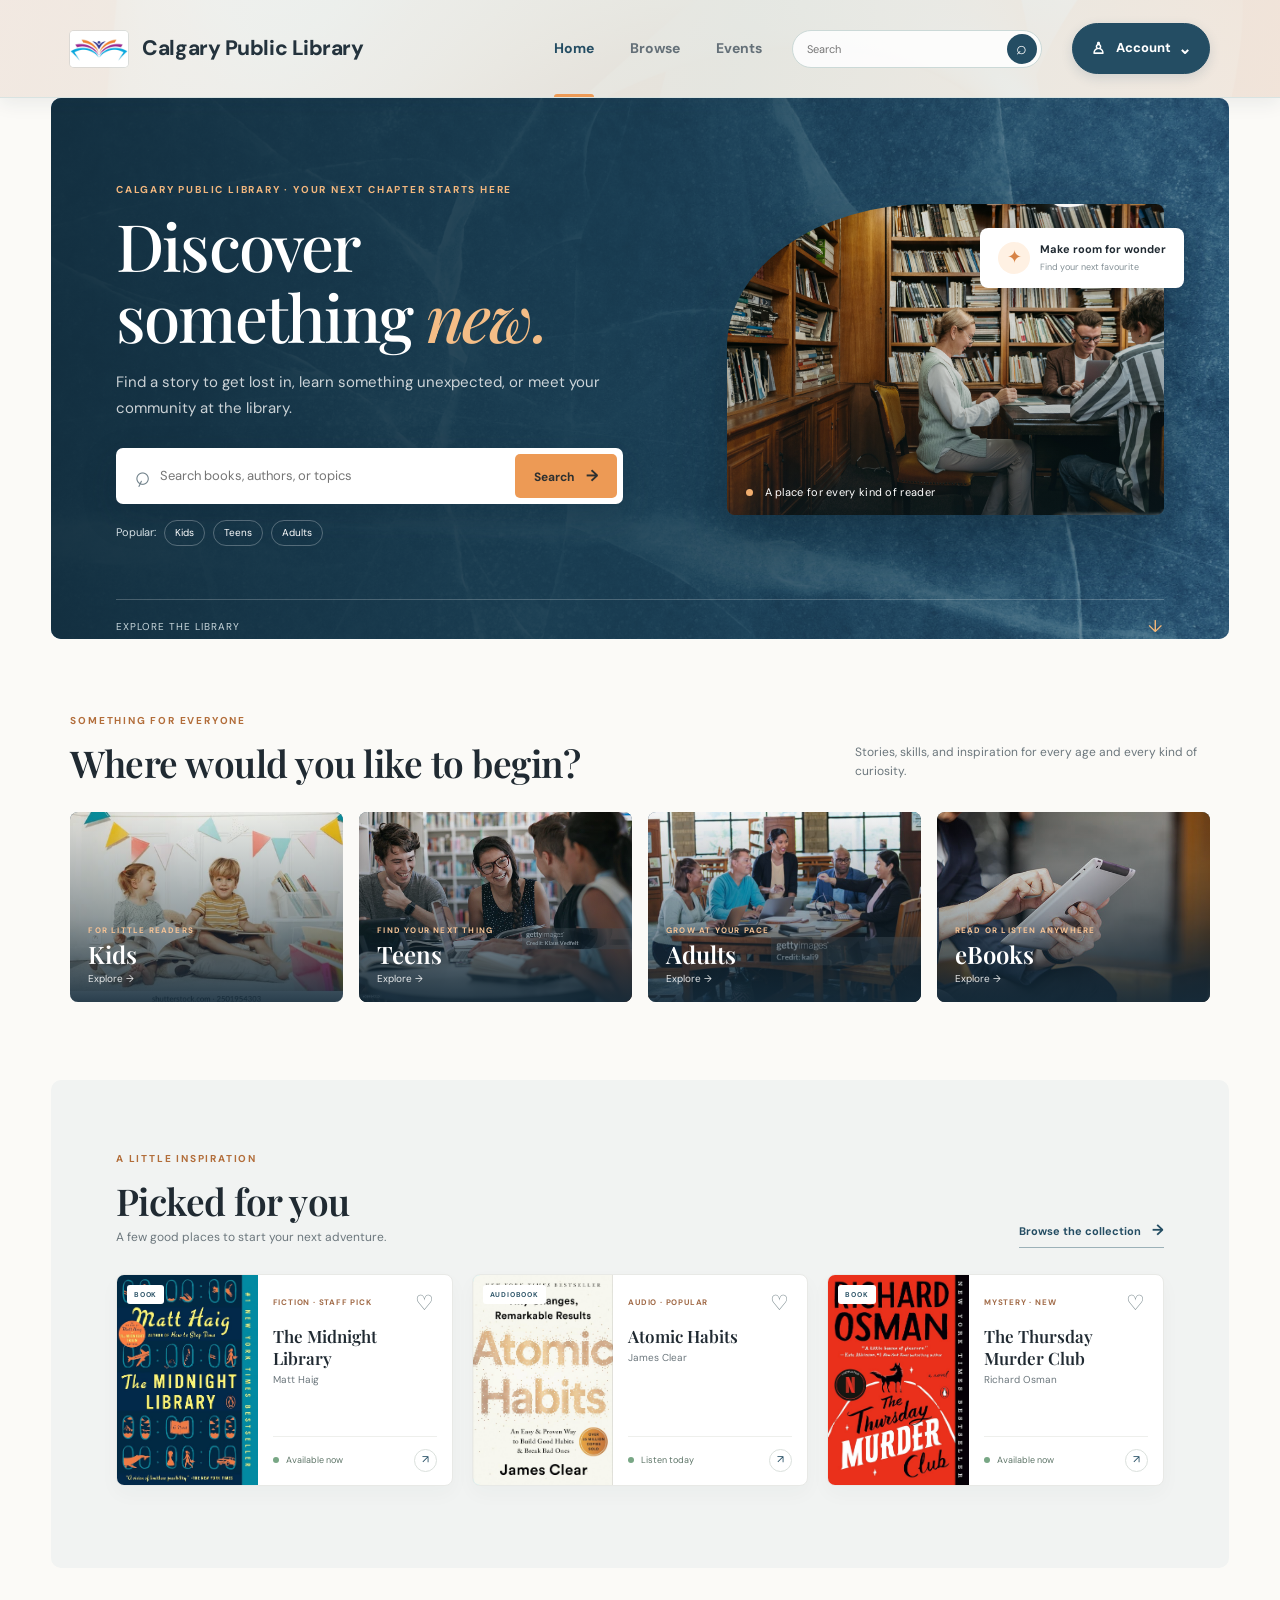
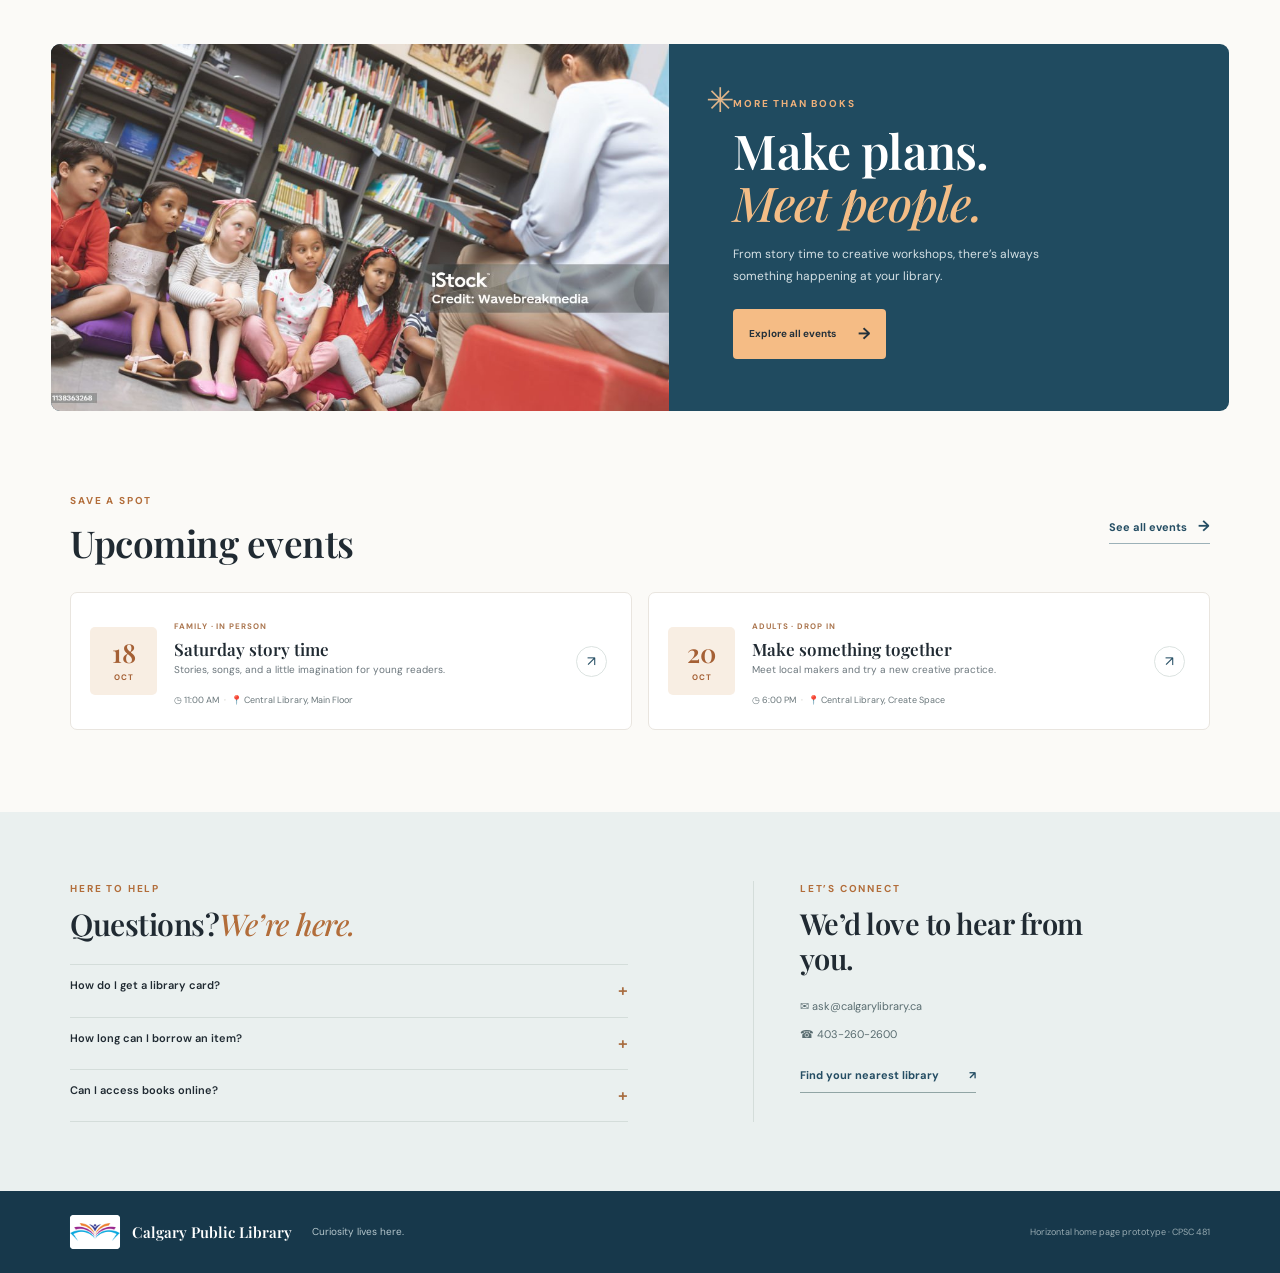
==== index.html @ ee668f5e "Adjusted Book Covers in the index" ====
<!DOCTYPE html>
<html lang="en">
    <head>
        <meta charset="UTF-8" />
        <meta name="viewport" content="width=device-width, initial-scale=1.0" />
        <meta name="description" content="Discover books, digital resources, and community events at Calgary Public Library." />
        <title>Calgary Public Library | Discover something new</title>
        <link rel="stylesheet" href="style.css" />
    </head>
    <body>
        <header class="site-header">
            <a class="brand" href="#home" aria-label="Calgary Public Library home"><span class="brand-mark"><img src="images/logo.jpg" alt="" class="brand-logo-image" /></span><span class="brand-name">Calgary Public Library</span></a>
            <nav class="navigation" aria-label="Main navigation">
                <a class="active" href="#home">Home</a>
                <a href="Browse.html">Browse</a>
                <a href="Events.html">Events</a>
            </nav>
            <form class="nav-search" action="Browse.html" role="search">
                <label class="visually-hidden" for="nav-search-input">Search the catalogue</label>
                <input id="nav-search-input" name="q" type="search" placeholder="Search" />
                <button type="submit" aria-label="Search the catalogue">⌕</button>
            </form>
            <details class="account-menu">
            <summary><span class="user-icon" aria-hidden="true">♙</span> Account <span class="account-chevron" aria-hidden="true">⌄</span></summary>
            <div class="account-menu-panel">
                <a href="Login.html">Sign in</a>
                <a href="MyAccount.html">My Account</a>
            </div>
        </details>
        </header>
        <main id="home">
            <section class="hero" aria-labelledby="hero-title">
                <div class="hero-inner">
                    <div class="hero-copy">
                        <p class="eyebrow">CALGARY PUBLIC LIBRARY · YOUR NEXT CHAPTER STARTS HERE</p>
                        <h1 id="hero-title">Discover something <em>new.</em></h1>
                        <p class="hero-description">Find a story to get lost in, learn something unexpected, or meet your community at the library.</p>
                        <form class="search-form" action="#browse" role="search">
                            <label class="visually-hidden" for="site-search">Search books, authors, or topics</label>
                            <span class="search-icon" aria-hidden="true">⌕</span>
                            <input id="site-search" type="search" placeholder="Search books, authors, or topics" />
                            <button type="submit">Search <span aria-hidden="true">→</span></button>
                        </form>
                        <div class="popular-searches">
                            <span>Popular:</span>
                            <a href="#browse">Kids</a>
                            <a href="#browse">Teens</a>
                            <a href="#browse">Adults</a>
                        </div>
                    </div>
                    <div class="hero-art">
                        <div class="hero-photo">
                            <img src="images/first%20background.jpg" alt="People reading and working together in a library" />
                        </div>
                        <div class="photo-caption">
                            <span class="caption-dot"></span>
                            A place for every kind of reader
                        </div>
                        <div class="floating-note">
                            <span class="note-icon">✦</span>
                            <span><strong>Make room for wonder</strong><small>Find your next favourite</small></span>
                        </div>
                    </div>
                    <div class="hero-bottom">
                        <span>Explore the library</span>
                        <span class="scroll-mark" aria-hidden="true">↓</span>
                    </div>
                </div>
            </section>
            <section class="discovery content-wrap" id="browse" aria-labelledby="discovery-title">
                <div class="section-intro">
                    <div>
                        <p class="eyebrow">SOMETHING FOR EVERYONE</p>
                        <h2 id="discovery-title">Where would you like to begin?</h2>
                    </div>
                    <p>Stories, skills, and inspiration for every age and every kind of curiosity.</p>
                </div>
                <div class="category-grid">
                    <a class="category-card kids" href="#browse"><img class="category-photo" src="images/kids.webp" alt="Children reading together" /><span class="category-shade"></span><span class="category-text"><small>FOR LITTLE READERS</small><strong>Kids</strong><span>Explore →</span></span></a>
                    <a class="category-card teens" href="#browse"><img class="category-photo" src="images/teens.jpg" alt="Teenagers reading together" /><span class="category-shade"></span><span class="category-text"><small>FIND YOUR NEXT THING</small><strong>Teens</strong><span>Explore →</span></span></a>
                    <a class="category-card adults" href="#browse"><img class="category-photo" src="images/adults.jpg" alt="Adults meeting and learning at a library" /><span class="category-shade"></span><span class="category-text"><small>GROW AT YOUR PACE</small><strong>Adults</strong><span>Explore →</span></span></a>
                    <a class="category-card ebooks" href="#browse"><img class="category-photo" src="images/ebook.jpg" alt="Reading from a digital device" /><span class="category-shade"></span><span class="category-text"><small>READ OR LISTEN ANYWHERE</small><strong>eBooks</strong><span>Explore →</span></span></a>
                </div>
            </section>
            <section class="recommendations" aria-labelledby="recommended-title">
                <div class="content-wrap">
                    <div class="section-heading">
                        <div>
                            <p class="eyebrow">A LITTLE INSPIRATION</p>
                            <h2 id="recommended-title">Picked for you</h2>
                            <p class="section-subtitle">A few good places to start your next adventure.</p>
                        </div>
                        <a class="text-link" href="Browse.html">Browse the collection <span aria-hidden="true">→</span></a>
                    </div>
                    <div class="book-grid">
                        <article class="book-card">
                            <div class="book-image book-one">
                                <img class="book-cover-image" src="images/themidnightlib.jpg" alt="Cover of The Midnight Library by Matt Haig" />
                                <span class="format-tag">BOOK</span>
                            </div>
                            <div class="book-info">
                                <div>
                                    <span class="book-type">FICTION · STAFF PICK</span>
                                    <button class="save-button" type="button" data-save-book aria-label="Add The Midnight Library to Saved Books" aria-pressed="false">♡</button>
                                </div>
                                <h3>The Midnight Library</h3>
                                <p>Matt Haig</p>
                                <div class="book-footer">
                                    <span class="availability"><i></i> Available now</span>
                                    <a href="#account" aria-label="View The Midnight Library">↗</a>
                                </div>
                            </div>
                        </article>
                        <article class="book-card">
                            <div class="book-image book-two">
                                <img class="book-cover-image" src="images/atomic habbit.jpg" alt="Cover of Atomic Habits by James Clear" />
                                <span class="format-tag">AUDIOBOOK</span>
                            </div>
                            <div class="book-info">
                                <div>
                                    <span class="book-type">AUDIO · POPULAR</span>
                                    <button class="save-button" type="button" data-save-book aria-label="Add Atomic Habits to Saved Books" aria-pressed="false">♡</button>
                                </div>
                                <h3>Atomic Habits</h3>
                                <p>James Clear</p>
                                <div class="book-footer">
                                    <span class="availability"><i></i> Listen today</span>
                                    <a href="#account" aria-label="View Atomic Habits">↗</a>
                                </div>
                            </div>
                        </article>
                        <article class="book-card">
                            <div class="book-image book-three">
                                <img class="book-cover-image" src="images/thursday_murder.jpg" alt="Cover of The Thursday Murder Club by Richard Osman" />
                                <span class="format-tag">BOOK</span>
                            </div>
                            <div class="book-info">
                                <div>
                                    <span class="book-type">MYSTERY · NEW</span>
                                    <button class="save-button" type="button" data-save-book aria-label="Add The Thursday Murder Club to Saved Books" aria-pressed="false">♡</button>
                                </div>
                                <h3>The Thursday Murder Club</h3>
                                <p>Richard Osman</p>
                                <div class="book-footer">
                                    <span class="availability"><i></i> Available now</span>
                                    <a href="#account" aria-label="View The Thursday Murder Club">↗</a>
                                </div>
                            </div>
                        </article>
                    </div>
                </div>
            </section>
            <section class="event-feature" id="events" aria-labelledby="event-feature-title">
                <div class="event-feature-image">
                    <img src="images/events.jpg" alt="Children listening to a story in a library" />
                </div>
                <div class="event-feature-copy">
                    <p class="eyebrow">MORE THAN BOOKS</p>
                    <h2 id="event-feature-title">Make plans.<br /><em>Meet people.</em></h2>
                    <p>From story time to creative workshops, there’s always something happening at your library.</p>
                    <a class="light-button" href="Events.html">Explore all events <span aria-hidden="true">→</span></a>
                </div>
                <span class="event-spark" aria-hidden="true">✳</span>
            </section>
            <section class="upcoming content-wrap" id="upcoming" aria-labelledby="upcoming-title">
                <div class="section-heading">
                    <div>
                        <p class="eyebrow">SAVE A SPOT</p>
                        <h2 id="upcoming-title">Upcoming events</h2>
                    </div>
                    <a class="text-link" href="Events.html">See all events <span aria-hidden="true">→</span></a>
                </div>
                <div class="event-list">
                    <article class="event-card">
                        <div class="event-date">
                            <strong>18</strong>
                            <span>OCT</span>
                        </div>
                        <div class="event-details">
                            <span class="event-kind">FAMILY · IN PERSON</span>
                            <h3>Saturday story time</h3>
                            <p>Stories, songs, and a little imagination for young readers.</p>
                            <span class="event-meta">◷&nbsp;11:00 AM<span>·</span>📍&nbsp;Central Library, Main Floor</span>
                        </div>
                        <a class="round-arrow" href="Events.html" aria-label="View Saturday story time">↗</a>
                    </article>
                    <article class="event-card">
                        <div class="event-date">
                            <strong>20</strong>
                            <span>OCT</span>
                        </div>
                        <div class="event-details">
                            <span class="event-kind">ADULTS · DROP IN</span>
                            <h3>Make something together</h3>
                            <p>Meet local makers and try a new creative practice.</p>
                            <span class="event-meta">◷&nbsp;6:00 PM<span>·</span>📍&nbsp;Central Library, Create Space</span>
                        </div>
                        <a class="round-arrow" href="Events.html" aria-label="View Make something together">↗</a>
                    </article>
                </div>
            </section>
            <section class="help-section" id="account" aria-label="Frequently asked questions and contact information">
                <div class="help-inner">
                    <div class="faq-block">
                        <p class="eyebrow">HERE TO HELP</p>
                        <h2>Questions?<em>We’re here.</em></h2>
                        <details>
                            <summary>How do I get a library card?<span>+</span></summary>
                            <p>Visit any Calgary Public Library location or explore membership options online.</p>
                        </details>
                        <details>
                            <summary>How long can I borrow an item?<span>+</span></summary>
                            <p>Loan periods vary by item. Sign in to your account to see due dates and renew eligible items.</p>
                        </details>
                        <details>
                            <summary>Can I access books online?<span>+</span></summary>
                            <p>Yes. Browse eBooks and audiobooks from the library’s digital collection.</p>
                        </details>
                    </div>
                    <div class="contact-block">
                        <p class="eyebrow">LET’S CONNECT</p>
                        <h2>We’d love to hear from you.</h2>
                        <a href="mailto:ask@calgarylibrary.ca">✉&nbsp;ask@calgarylibrary.ca</a>
                        <a href="tel:+14032602600">☎&nbsp;403-260-2600</a>
                        <a class="location-link" href="https://www.calgarylibrary.ca/locations/">Find your nearest library<span aria-hidden="true">↗</span></a>
                    </div>
                </div>
            </section>
        </main>
        <footer class="site-footer">
            <a class="footer-brand" href="#home"><span class="brand-mark"><img src="images/logo.jpg" alt="" class="brand-logo-image" /></span><span>Calgary Public Library</span></a>
            <span>Curiosity lives here.</span>
            <small>Horizontal home page prototype · CPSC 481</small>
        </footer>
    <script src="prototype.js" defer></script>
    </body>
</html>
---- style.css ----
@import url('https://fonts.googleapis.com/css2?family=DM+Sans:wght@400;500;600;700&family=Playfair+Display:ital,wght@0,500;0,600;0,700;1,500;1,600&display=swap');

:root {
    --ink: #202a32;
    --muted: #6c777d;
    --blue: #244d63;
    --blue-deep: #17384b;
    --orange: #ed9a55;
    --paper: #fbfaf7;
    --line: #e9e5df;
    --serif: 'Playfair Display', Georgia, serif;
    --sans: 'DM Sans', Arial, sans-serif;
}

/* General page styles */
* {
    box-sizing: border-box;
}

html {
    scroll-behavior: smooth;
    scroll-padding-top: 92px;
}

body {
    margin: 0;
    color: var(--ink);
    background: var(--paper);
    font: 15px/1.6 var(--sans);
    -webkit-font-smoothing: antialiased;
}

a {
    color: inherit;
}

.visually-hidden {
    position: absolute;
    width: 1px;
    height: 1px;
    padding: 0;
    margin: -1px;
    overflow: hidden;
    clip: rect(0, 0, 0, 0);
    white-space: nowrap;
    border: 0;
}

/* Header and navigation */
.site-header {
    min-height: 98px;
    display: grid;
    grid-template-columns: minmax(260px, 1fr) auto minmax(150px, 250px) auto;
    align-items: center;
    gap: 30px;
    padding: 0 max(5.5%, calc((100vw - 1320px) / 2));
    background: linear-gradient(105deg, rgba(250, 248, 244, .88), rgba(235, 242, 240, .86) 58%, rgba(248, 241, 234, .88)), url('images/back%207.jpg') center 48% / cover no-repeat;
    border-bottom: 1px solid #d8e3e1;
    box-shadow: 0 5px 18px rgba(30, 57, 66, .08);
    position: relative;
    z-index: 2;
}

.brand {
    display: flex;
    align-items: center;
    gap: 14px;
    width: max-content;
    min-width: 0;
    text-decoration: none;
}

.brand-mark {
    position: relative;
    display: block;
    flex: 0 0 58px;
    width: 58px;
    height: 36px;
    overflow: hidden;
    border-radius: 4px;
    background: #fff;
    box-shadow: 0 0 0 1px rgba(36, 77, 99, .1);
}

.brand-logo-image {
    position: absolute;
    display: block;
    width: 96px;
    height: 96px;
    max-width: none;
    left: -19px;
    top: -29px;
    object-fit: cover;
}

.brand-name {
    color: #24333d;
    font-size: 21px;
    font-weight: 800;
    line-height: 1.2;
    letter-spacing: -.45px;
    white-space: nowrap;
}

.navigation {
    display: flex;
    align-items: center;
    gap: 36px;
    height: 100%;
}

.navigation a {
    display: flex;
    align-items: center;
    height: 100%;
    position: relative;
    color: #647078;
    font-size: 14px;
    font-weight: 700;
    text-decoration: none;
}

.navigation a:hover,
.navigation a.active {
    color: var(--blue);
}

.navigation a.active:after {
    content: '';
    position: absolute;
    right: 0;
    bottom: 0;
    left: 0;
    height: 3px;
    background: var(--orange);
    border-radius: 3px 3px 0 0;
}

.nav-search {
    display: flex;
    align-items: center;
    width: 100%;
    height: 38px;
    padding: 3px 4px 3px 12px;
    border: 1px solid #cbd9d7;
    border-radius: 999px;
    background: rgba(255, 255, 255, .86);
}

.nav-search input {
    min-width: 0;
    flex: 1;
    border: 0;
    outline: 0;
    background: transparent;
    color: var(--ink);
    font: 11px var(--sans);
}

.nav-search button {
    display: grid;
    place-items: center;
    width: 30px;
    height: 30px;
    padding: 0;
    border: 0;
    border-radius: 50%;
    background: var(--blue);
    color: #fff;
    font-size: 18px;
    cursor: pointer;
}

.nav-search button:hover {
    background: var(--blue-deep);
}

.account-menu {
    position: relative;
    justify-self: end;
}

.account-menu summary {
    display: flex;
    align-items: center;
    gap: 5px;
    padding: 12px 18px;
    border: 1px solid #244d63;
    border-radius: 999px;
    background: #244d63;
    box-shadow: 0 4px 12px rgba(36, 77, 99, .15);
    color: #fff;
    font-size: 13px;
    font-weight: 800;
    list-style: none;
    cursor: pointer;
    transition: .2s;
}

.account-menu summary::-webkit-details-marker {
    display: none;
}

.account-menu summary:hover,
.account-menu[open] summary {
    border-color: #17384b;
    background: #17384b;
}

.account-menu summary:focus-visible,
.account-menu-panel a:focus-visible {
    outline: 3px solid rgba(237, 154, 85, .65);
    outline-offset: 3px;
}

.account-chevron {
    margin-left: 2px;
    font-size: 16px;
}

.account-menu-panel {
    position: absolute;
    top: calc(100% + 9px);
    right: 0;
    z-index: 5;
    width: 190px;
    padding: 6px;
    border: 1px solid #e1e7e4;
    border-radius: 8px;
    background: #fff;
    box-shadow: 0 12px 28px rgba(23, 56, 75, .16);
}

.account-menu-panel a,
.account-menu-disabled {
    display: flex;
    align-items: center;
    justify-content: space-between;
    gap: 12px;
    padding: 10px 11px;
    border-radius: 5px;
    color: var(--blue-deep);
    font-size: 12px;
    font-weight: 700;
    text-decoration: none;
}

.account-menu-panel a:hover {
    background: #f0f5f3;
}


.user-icon {
    margin-right: 6px;
    font-size: 16px;
}

/* Welcome and search area */
.hero {
    position: relative;
    overflow: hidden;
    margin: 0 4%;
    border-radius: 10px;
    background: #193d52 url('images/header%20background.jpg') center / cover no-repeat;
    color: #fff;
}

.hero:before {
    content: '';
    position: absolute;
    inset: 0;
    background: linear-gradient(90deg, rgba(18, 46, 62, .96), rgba(23, 57, 76, .89) 48%, rgba(23, 57, 76, .42));
}

.hero-inner {
    position: relative;
    display: grid;
    grid-template-columns: 1fr .9fr;
    align-items: center;
    gap: 8%;
    max-width: 1320px;
    min-height: 510px;
    margin: auto;
    padding: 84px 5.5% 32px;
}

.hero-copy {
    max-width: 610px;
    z-index: 1;
}

.eyebrow {
    margin: 0 0 12px;
    color: #b26d3a;
    font-size: 10px;
    font-weight: 700;
    letter-spacing: 1.8px;
}

.hero .eyebrow {
    color: #f3b77e;
}

.hero h1 {
    max-width: 560px;
    margin: 0 0 18px;
    font: 500 clamp(44px, 5.1vw, 68px) / 1.08 var(--serif);
    letter-spacing: -1.8px;
}

.hero h1 em,
.event-feature h2 em,
.help-section h2 em {
    color: #f4bd86;
    font-weight: 500;
}

.hero-description {
    max-width: 485px;
    margin: 0 0 26px;
    color: rgba(255, 255, 255, .78);
    font-size: 15px;
    line-height: 1.75;
}

.search-form {
    display: flex;
    align-items: center;
    max-width: 540px;
    height: 56px;
    padding: 5px 6px 5px 17px;
    border-radius: 7px;
    background: #fff;
    box-shadow: 0 12px 35px #0d253233;
}

.search-icon {
    margin-right: 9px;
    color: #70818a;
    font-size: 27px;
    transform: rotate(-20deg);
}

.search-form input {
    flex: 1;
    min-width: 0;
    border: 0;
    outline: 0;
    color: var(--ink);
    font: 13px var(--sans);
}

.search-form button {
    height: 44px;
    padding: 0 19px;
    border: 0;
    border-radius: 5px;
    background: var(--orange);
    color: #2d3030;
    font: 700 12px var(--sans);
    cursor: pointer;
}

.search-form button span {
    margin-left: 9px;
    font-size: 16px;
}

.popular-searches {
    display: flex;
    align-items: center;
    gap: 8px;
    margin-top: 16px;
    color: #d4dfe3;
    font-size: 11px;
}

.popular-searches a {
    padding: 4px 10px;
    border: 1px solid #ffffff45;
    border-radius: 99px;
    color: #fff;
    font-size: 10px;
    text-decoration: none;
}

.popular-searches a:hover {
    background: #ffffff20;
}

.hero-art {
    position: relative;
    align-self: center;
    min-height: 320px;
}

.hero-photo {
    position: absolute;
    inset: 0 0 9px 20px;
    overflow: hidden;
    border-radius: 46% 8px 8px 8px;
    box-shadow: 0 24px 55px #071e2a66;
}

.hero-photo img {
    width: 100%;
    height: 100%;
    object-fit: cover;
    object-position: center 46%;
}

.hero-photo:after {
    content: '';
    position: absolute;
    inset: 0;
    border-radius: inherit;
    background: linear-gradient(0deg, #142e3d55, transparent 65%);
}

.photo-caption {
    position: absolute;
    bottom: 22px;
    left: 39px;
    z-index: 1;
    color: #fff;
    font-size: 11px;
    letter-spacing: .3px;
}

.caption-dot {
    display: inline-block;
    width: 7px;
    height: 7px;
    margin-right: 8px;
    border-radius: 50%;
    background: #f2ae6f;
}

.floating-note {
    position: absolute;
    top: 24px;
    right: -20px;
    display: flex;
    align-items: center;
    gap: 10px;
    padding: 13px 18px;
    border-radius: 8px;
    background: #fff;
    box-shadow: 0 10px 30px #102a3a33;
    color: var(--ink);
    font-size: 11px;
}

.floating-note strong,
.floating-note small {
    display: block;
}

.floating-note strong {
    font-size: 11px;
}

.floating-note small {
    margin-top: 2px;
    color: #849096;
    font-size: 9px;
}

.note-icon {
    display: grid;
    place-items: center;
    width: 32px;
    height: 32px;
    border-radius: 50%;
    background: #fff1e3;
    color: #d78346;
    font-size: 18px;
}

.hero-bottom {
    grid-column: 1 / -1;
    display: flex;
    justify-content: space-between;
    align-items: center;
    margin-top: 20px;
    padding-top: 13px;
    border-top: 1px solid #ffffff38;
    color: #cad8dd;
    font-size: 10px;
    letter-spacing: 1px;
    text-transform: uppercase;
}

.scroll-mark {
    color: #f5b879;
    font-size: 17px;
}

/* Discovery categories */
.content-wrap {
    max-width: 1320px;
    margin: auto;
    padding-right: 5.5%;
    padding-left: 5.5%;
}

.discovery {
    padding-top: 74px;
    padding-bottom: 78px;
}

.section-intro,
.section-heading {
    display: flex;
    justify-content: space-between;
    align-items: end;
    gap: 30px;
    margin-bottom: 27px;
}

.section-intro h2,
.section-heading h2,
.help-section h2 {
    margin: 0;
    font: 600 clamp(28px, 3vw, 37px) / 1.2 var(--serif);
    letter-spacing: -.5px;
}

.section-intro > p {
    max-width: 355px;
    margin: 0 0 4px;
    color: var(--muted);
    font-size: 12px;
}

.category-grid {
    display: grid;
    grid-template-columns: repeat(4, 1fr);
    gap: 16px;
}

.category-card {
    position: relative;
    overflow: hidden;
    height: 190px;
    border-radius: 8px;
    background: #496477;
    color: #fff;
    text-decoration: none;
}

.category-photo,
.category-shade {
    position: absolute;
    inset: 0;
}

.category-photo {
    width: 100%;
    height: 100%;
    object-fit: cover;
    object-position: center;
    transition: transform .4s;
}

.category-card:hover .category-photo {
    transform: scale(1.05);
}

.kids .category-photo {
    object-position: center 58%;
}

.teens .category-photo {
    object-position: center 40%;
}

.adults .category-photo {
    object-position: center 60%;
}

.ebooks .category-photo {
    object-position: center;
}

.category-shade {
    background: linear-gradient(0deg, #142b3be8 0%, #142b3b66 45%, #142b3b05 100%);
}

.category-text {
    position: absolute;
    right: 14px;
    bottom: 15px;
    left: 18px;
    display: flex;
    flex-direction: column;
    align-items: flex-start;
}

.category-text small {
    color: #f5c395;
    font-size: 8px;
    font-weight: 700;
    letter-spacing: 1.2px;
}

.category-text strong {
    margin: 1px 0;
    font: 600 24px var(--serif);
}

.category-text > span {
    color: #fff;
    font-size: 10px;
    opacity: .88;
}

/* Recommended books and audiobooks */
.recommendations {
    margin: 0 4%;
    padding: 71px 0 82px;
    border-radius: 10px;
    background: #f1f3f2;
}

.recommendations .section-heading {
    margin-bottom: 26px;
}

.section-subtitle {
    margin: 5px 0 0;
    color: var(--muted);
    font-size: 12px;
}

.text-link {
    padding-bottom: 5px;
    border-bottom: 1px solid #9cb1b8;
    color: var(--blue);
    font-size: 11px;
    font-weight: 700;
    text-decoration: none;
    white-space: nowrap;
}

.text-link span {
    margin-left: 8px;
    font-size: 15px;
}

.text-link:hover {
    color: #b26d3a;
}

.book-grid {
    display: grid;
    grid-template-columns: repeat(3, 1fr);
    gap: 19px;
}

.book-card {
    display: grid;
    grid-template-columns: 42% 58%;
    min-height: 210px;
    overflow: hidden;
    border: 1px solid #e8e9e6;
    border-radius: 8px;
    background: #fff;
    box-shadow: 0 8px 20px #2a3c3b08;
}

.book-image {
    position: relative;
    min-height: 210px;
    overflow: hidden;
}

.book-cover-image {
    position: absolute;
    inset: 0;
    width: 100%;
    height: 100%;
    object-fit: cover;
    object-position: center;
}

.book-two {
    background-color: #a8eaf4;
}

.book-three .book-cover-image {
    object-position: 55% center;
}

.format-tag {
    position: absolute;
    top: 10px;
    left: 10px;
    padding: 4px 7px;
    border-radius: 3px;
    background: #fff;
    color: #31586b;
    font-size: 7px;
    font-weight: 700;
    letter-spacing: .8px;
}

.book-info {
    display: flex;
    flex-direction: column;
    padding: 17px 15px 13px;
}

.book-info > div:first-child {
    display: flex;
    justify-content: space-between;
    align-items: center;
}

.book-type {
    color: #a16b48;
    font-size: 8px;
    font-weight: 700;
    letter-spacing: .8px;
}

.save-button {
    padding: 0 3px;
    border: 0;
    background: transparent;
    color: #75858a;
    font-size: 21px;
    line-height: 1;
    cursor: pointer;
}

.save-button:hover,
.save-button[aria-pressed="true"] {
    color: #d46e62;
}

.book-info h3 {
    margin: 12px 0 3px;
    font: 600 17px / 1.3 var(--serif);
}

.book-info p {
    margin: 0;
    color: var(--muted);
    font-size: 10px;
}

.book-footer {
    display: flex;
    justify-content: space-between;
    align-items: center;
    margin-top: auto;
    padding-top: 12px;
    border-top: 1px solid #eeefec;
}

.availability {
    color: #5e7568;
    font-size: 9px;
}

.availability i {
    display: inline-block;
    width: 6px;
    height: 6px;
    margin-right: 5px;
    border-radius: 50%;
    background: #78a785;
}

.book-footer > a {
    display: grid;
    place-items: center;
    width: 23px;
    height: 23px;
    border: 1px solid #dbe1dd;
    border-radius: 50%;
    color: var(--blue);
    font-size: 11px;
    text-decoration: none;
}

/* Featured program and upcoming events */
.event-feature {
    position: relative;
    display: grid;
    grid-template-columns: 1.05fr .95fr;
    width: calc(100% - 8%);
    max-width: 1320px;
    min-height: 345px;
    margin: 76px auto 78px;
    overflow: hidden;
    border-radius: 9px;
    background: #204b60;
    color: #fff;
}

.event-feature-image {
    position: relative;
    min-height: 345px;
    overflow: hidden;
}

.event-feature-image img {
    position: absolute;
    inset: 0;
    width: 100%;
    height: 100%;
    object-fit: cover;
    object-position: center;
}

.event-feature-copy {
    align-self: center;
    padding: 52px clamp(30px, 5vw, 74px);
}

.event-feature-copy .eyebrow {
    color: #efb17b;
}

.event-feature h2 {
    margin: 0 0 15px;
    font: 600 clamp(34px, 4vw, 48px) / 1.1 var(--serif);
    letter-spacing: -.7px;
}

.event-feature-copy > p:not(.eyebrow) {
    max-width: 340px;
    margin: 0 0 22px;
    color: #d4e0e4;
    font-size: 12px;
    line-height: 1.8;
}

.light-button {
    display: inline-flex;
    align-items: center;
    gap: 22px;
    padding: 12px 16px;
    border-radius: 4px;
    background: #f5bc85;
    color: #24313a;
    font-size: 10px;
    font-weight: 700;
    text-decoration: none;
}

.light-button span {
    font-size: 16px;
}

.event-spark {
    position: absolute;
    top: 30px;
    right: 42%;
    color: #f4c18f;
    font-size: 34px;
    opacity: .9;
}

.upcoming {
    padding-top: 4px;
    padding-bottom: 82px;
}

.upcoming .section-heading {
    align-items: center;
}

.event-list {
    display: grid;
    grid-template-columns: 1fr 1fr;
    gap: 16px;
}

.event-card {
    display: grid;
    grid-template-columns: 67px 1fr 36px;
    align-items: center;
    gap: 17px;
    padding: 19px;
    border: 1px solid var(--line);
    border-radius: 7px;
    background: #fff;
}

.event-date {
    display: flex;
    flex-direction: column;
    justify-content: center;
    align-items: center;
    height: 68px;
    border-radius: 5px;
    background: #f8eee3;
    color: #a56035;
}

.event-date strong {
    font: 600 26px / 1 var(--serif);
}

.event-date span {
    margin-top: 5px;
    font-size: 8px;
    font-weight: 700;
    letter-spacing: 1px;
}

.event-kind {
    color: #ab764f;
    font-size: 8px;
    font-weight: 700;
    letter-spacing: .9px;
}

.event-details h3 {
    margin: 2px 0;
    font: 600 17px var(--serif);
}

.event-details p {
    margin: 0 0 8px;
    color: var(--muted);
    font-size: 10px;
}

.event-meta {
    color: #6a777b;
    font-size: 9px;
}

.event-meta > span {
    padding: 0 5px;
    color: #b7b7ad;
}

.round-arrow {
    display: grid;
    place-items: center;
    width: 31px;
    height: 31px;
    border: 1px solid #dce3e1;
    border-radius: 50%;
    color: var(--blue);
    font-size: 14px;
    text-decoration: none;
}

.round-arrow:hover {
    background: var(--blue);
    color: #fff;
}

/* FAQs, contact details, and footer */
.help-section {
    padding: 69px 5.5%;
    background: #eaf0ef;
}

.help-inner {
    display: grid;
    grid-template-columns: 1.1fr .9fr;
    gap: 11%;
    max-width: 1190px;
    margin: auto;
}

.help-section .eyebrow {
    margin-bottom: 9px;
}

.help-section h2 {
    margin: 0 0 22px;
    font-size: 30px;
}

.help-section h2 em {
    color: #b26d3a;
}

.faq-block details {
    padding: 12px 0;
    border-top: 1px solid #d4ddda;
    font-size: 11px;
}

.faq-block details:last-child {
    border-bottom: 1px solid #d4ddda;
}

.faq-block summary {
    display: flex;
    justify-content: space-between;
    list-style: none;
    font-weight: 600;
    cursor: pointer;
}

.faq-block summary::-webkit-details-marker {
    display: none;
}

.faq-block summary span {
    color: #a96e42;
    font-size: 17px;
}

.faq-block details p {
    margin: 9px 22px 2px 0;
    color: var(--muted);
    font-size: 10px;
}

.contact-block {
    padding-left: 10%;
    border-left: 1px solid #d4ddda;
}

.contact-block h2 {
    max-width: 340px;
    font-size: 29px;
}

.contact-block > a {
    display: block;
    margin: 10px 0;
    color: #596c70;
    font-size: 11px;
    text-decoration: none;
}

.contact-block .location-link {
    display: inline-flex;
    gap: 30px;
    margin-top: 14px;
    padding-bottom: 7px;
    border-bottom: 1px solid #91a5a5;
    color: var(--blue);
    font-weight: 700;
}

.site-footer {
    display: flex;
    align-items: center;
    gap: 20px;
    min-height: 82px;
    padding: 20px 5.5%;
    background: #17384b;
    color: #e4edef;
}

.footer-brand {
    display: flex;
    align-items: center;
    gap: 12px;
    color: #fff;
    font: 600 15px var(--serif);
    text-decoration: none;
}

.footer-brand .brand-mark {
    flex-basis: 50px;
    width: 50px;
    height: 34px;
}

.footer-brand .brand-logo-image {
    width: 84px;
    height: 84px;
    left: -17px;
    top: -25px;
}

.site-footer > span {
    color: #b6c7cd;
    font-size: 10px;
}

.site-footer small {
    margin-left: auto;
    color: #98abb2;
    font-size: 9px;
}

/* Tablet layout */
@media (max-width: 900px) {
    .site-header {
        min-height: 88px;
        grid-template-columns: minmax(210px, 1fr) auto minmax(130px, 190px) auto;
        gap: 14px;
        padding: 0 4%;
    }

    .brand {
        gap: 10px;
    }

    .brand-name {
        font-size: 18px;
    }

    .navigation {
        gap: 20px;
    }

    .navigation a {
        font-size: 12px;
    }

    .account-menu summary {
        padding: 10px 12px;
        font-size: 11px;
    }

    .nav-search {
        height: 34px;
    }

    .hero-inner {
        grid-template-columns: 1fr .82fr;
        gap: 4%;
        min-height: 480px;
        padding: 62px 5%;
    }

    .hero-art {
        min-height: 270px;
    }

    .category-grid {
        grid-template-columns: repeat(2, 1fr);
    }

    .category-card {
        height: 180px;
    }

    .content-wrap {
        padding-right: 5%;
        padding-left: 5%;
    }

    .book-grid {
        gap: 12px;
    }

    .book-card {
        grid-template-columns: 38% 62%;
    }

    .book-info {
        padding: 13px 11px;
    }

    .event-feature {
        margin-right: 5%;
        margin-left: 5%;
    }

    .event-list {
        grid-template-columns: 1fr;
    }

    .help-inner {
        gap: 7%;
    }
}

/* Phone layout */
@media (max-width: 620px) {
    .site-header {
        min-height: 72px;
        grid-template-columns: 1fr auto;
        gap: 10px;
        padding: 0 5%;
    }

    .brand {
        gap: 8px;
    }

    .brand-mark {
        flex-basis: 44px;
        width: 44px;
        height: 30px;
    }

    .brand-logo-image {
        width: 76px;
        height: 76px;
        left: -15px;
        top: -23px;
    }

    .brand-name {
        font-size: 15px;
        letter-spacing: -.3px;
    }

    .navigation {
        display: none;
    }

    .nav-search {
        grid-column: 1 / -1;
        grid-row: 2;
        width: 100%;
        margin-bottom: 10px;
    }

    .site-header:has(.nav-search) {
        min-height: 118px;
        align-content: center;
    }

    .account-menu summary {
        padding: 8px 9px;
        font-size: 9px;
    }

    .account-menu .user-icon {
        margin-right: 0;
    }

    .hero-inner {
        display: block;
        padding: 55px 6% 22px;
    }

    .hero h1 {
        font-size: 47px;
    }

    .hero-description {
        font-size: 13px;
    }

    .hero-art {
        min-height: 220px;
        margin: 35px 12px 0 0;
    }

    .hero-photo {
        left: 8px;
    }

    .floating-note {
        top: 10px;
        right: -5px;
    }

    .hero-bottom {
        margin-top: 28px;
    }

    .popular-searches {
        flex-wrap: wrap;
    }

    .discovery {
        padding-top: 52px;
        padding-bottom: 55px;
    }

    .section-intro,
    .section-heading {
        align-items: flex-start;
        flex-direction: column;
        gap: 12px;
    }

    .section-intro h2,
    .section-heading h2 {
        font-size: 30px;
    }

    .section-intro > p {
        max-width: 100%;
    }

    .category-grid {
        gap: 10px;
    }

    .category-card {
        height: 148px;
    }

    .category-text {
        bottom: 10px;
        left: 12px;
    }

    .category-text strong {
        font-size: 21px;
    }

    .category-text small {
        font-size: 7px;
    }

    .recommendations {
        margin: 0 4%;
        padding: 52px 0;
    }

    .book-grid {
        grid-template-columns: 1fr;
    }

    .book-card {
        grid-template-columns: 38% 62%;
        min-height: 185px;
    }

    .book-image {
        min-height: 185px;
    }

    .book-info h3 {
        font-size: 16px;
    }

    .event-feature {
        display: block;
        margin: 50px 5%;
    }

    .event-feature-image {
        min-height: 200px;
    }

    .event-feature-copy {
        padding: 34px 26px;
    }

    .event-feature h2 {
        font-size: 39px;
    }

    .event-spark {
        top: 210px;
        right: 22px;
    }

    .upcoming {
        padding-bottom: 56px;
    }

    .event-card {
        grid-template-columns: 54px 1fr 29px;
        gap: 11px;
        padding: 13px;
    }

    .event-date {
        height: 60px;
    }

    .event-details p {
        line-height: 1.4;
    }

    .event-meta {
        font-size: 8px;
    }

    .help-section {
        padding: 52px 6%;
    }

    .help-inner {
        grid-template-columns: 1fr;
        gap: 37px;
    }

    .contact-block {
        padding: 27px 0 0;
        border-top: 1px solid #d4ddda;
        border-left: 0;
    }

    .site-footer {
        flex-wrap: wrap;
        gap: 5px 13px;
        padding: 20px 6%;
    }

    .site-footer small {
        width: 100%;
        margin: 2px 0 0;
    }
}

@media (prefers-reduced-motion: reduce) {
    html {
        scroll-behavior: auto;
    }

    *,
    *:before,
    *:after {
        transition: none !important;
    }
}

/* Events page */
.events-page {
    min-height: 100vh;
    background:
        linear-gradient(rgba(251, 250, 247, .92), rgba(251, 250, 247, .96)),
        url('images/header%20background.jpg') center / cover fixed no-repeat;
}

.events-page .events-banner {
    padding: 72px 5.5% 64px;
    background:
        linear-gradient(105deg, rgba(23, 56, 75, .97), rgba(36, 77, 99, .9)),
        url('images/back%207.jpg') center / cover no-repeat;
    color: #fff;
    text-align: center;
}

.events-page header h1 {
    margin: 0;
    font: 600 clamp(38px, 5vw, 58px) / 1.1 var(--serif);
    letter-spacing: -.8px;
}

.events-page main {
    display: grid;
    grid-template-columns: repeat(3, minmax(0, 1fr));
    gap: 22px;
    max-width: 1180px;
    margin: 0 auto;
    padding: 64px 5.5% 76px;
}

.events-page .event {
    position: relative;
    padding: 32px 28px 30px;
    border: 1px solid var(--line);
    border-top: 4px solid var(--orange);
    border-radius: 10px;
    background: rgba(255, 255, 255, .9);
    box-shadow: 0 12px 30px rgba(30, 57, 66, .08);
    transition: transform .2s, box-shadow .2s;
}

.events-page .event:hover {
    transform: translateY(-5px);
    box-shadow: 0 18px 34px rgba(30, 57, 66, .14);
}

.events-page .event h2 {
    margin: 0 0 22px;
    color: var(--blue-deep);
    font: 600 25px / 1.25 var(--serif);
}

.events-page .event p {
    margin: 10px 0;
    color: var(--muted);
    font-size: 13px;
}

.events-page .event p:nth-of-type(1),
.events-page .event p:nth-of-type(2) {
    color: var(--blue);
    font-size: 12px;
    font-weight: 700;
}

.events-page .event p:nth-of-type(1)::first-letter {
    color: var(--orange);
}

.event-register {
    display: inline-flex;
    align-items: center;
    gap: 10px;
    margin-top: 18px;
    padding: 11px 15px;
    border-radius: 5px;
    background: var(--orange);
    color: #2d3030;
    font-size: 11px;
    font-weight: 800;
    text-decoration: none;
    transition: background .2s, transform .2s;
}

.event-register:hover {
    background: #f3b77e;
    transform: translateY(-2px);
}

.event-register span {
    font-size: 16px;
    line-height: 1;
}

.events-page footer {
    padding: 24px 5.5%;
    background: var(--blue-deep);
    color: #d4dfe3;
    text-align: center;
}

.events-page footer p {
    margin: 0;
    font-size: 11px;
}

@media (max-width: 900px) {
    .events-page main {
        grid-template-columns: 1fr;
        max-width: 680px;
    }
}

@media (max-width: 620px) {
    .events-page .events-banner {
        padding: 54px 6% 48px;
    }

    .events-page main {
        gap: 16px;
        padding: 42px 6% 54px;
    }

    .events-page .event {
        padding: 26px 22px 24px;
    }
}

/* Browse page catalogue */
.browse-page {
    min-height: 100vh;
    background: #fbfaf7;
}

.browse-main {
    min-height: 650px;
    padding: 0 0 80px;
}

.browse-banner {
    padding: 46px 5.5% 26px;
    background: linear-gradient(105deg, rgba(23, 56, 75, .97), rgba(36, 77, 99, .9)), url('images/back%207.jpg') center / cover no-repeat;
    color: #fff;
}

.browse-banner-inner {
    max-width: 1080px;
    margin: 0 auto;
}

.browse-banner .eyebrow {
    margin-bottom: 7px;
    color: #f3b77e;
}

.browse-banner h1 {
    margin: 0;
    color: #fff;
    font: 600 clamp(34px, 4vw, 48px) / 1.15 var(--serif);
    letter-spacing: -.7px;
}

.browse-prompt {
    margin: 8px 0 0;
    color: rgba(255, 255, 255, .82);
    font-size: 13px;
}

.browse-controls {
    width: 89%;
    max-width: 1080px;
    margin: 28px auto 0;
}

.catalogue {
    width: 89%;
    max-width: 1080px;
    margin: 0 auto;
    padding-top: 28px;
}

.catalogue-search {
    display: flex;
    align-items: center;
    max-width: 760px;
    height: 52px;
    padding: 4px 5px 4px 15px;
    border: 1px solid #d8e0df;
    border-radius: 7px;
    background: #fff;
    box-shadow: 0 5px 16px rgba(30, 57, 66, .06);
}

.catalogue-search > span {
    margin-right: 9px;
    color: #70818a;
    font-size: 25px;
}

.catalogue-search input {
    flex: 1;
    min-width: 0;
    border: 0;
    outline: 0;
    color: var(--ink);
    font: 14px var(--sans);
}

.catalogue-search button,
.borrow-button {
    border: 0;
    border-radius: 5px;
    background: var(--orange);
    color: #2d3030;
    font: 700 12px var(--sans);
    cursor: pointer;
}

.catalogue-search button {
    align-self: stretch;
    padding: 0 19px;
}

.catalogue-filters {
    display: flex;
    flex-wrap: wrap;
    align-items: center;
    gap: 8px;
    margin: 15px 0 28px;
}

.catalogue-filters button {
    padding: 6px 13px;
    border: 1px solid #d9e0df;
    border-radius: 999px;
    background: #fff;
    color: #42535a;
    font: 600 11px var(--sans);
    cursor: pointer;
}

.catalogue-filters button:hover,
.catalogue-filters button.selected {
    border-color: var(--blue);
    background: var(--blue);
    color: #fff;
}

.filter-divider {
    width: 1px;
    height: 23px;
    margin: 0 4px;
    background: #d9e0df;
}

.results-heading {
    display: flex;
    justify-content: space-between;
    align-items: baseline;
    max-width: 900px;
    margin-bottom: 12px;
}

.results-heading h2 {
    margin: 0;
    color: var(--ink);
    font: 600 23px / 1.3 var(--serif);
}

.results-heading p {
    margin: 0;
    color: var(--muted);
    font-size: 12px;
}

.results-heading strong {
    color: var(--blue);
}

.catalogue-results {
    display: grid;
    gap: 12px;
    max-width: 900px;
}

.catalogue-card {
    display: grid;
    grid-template-columns: 92px minmax(0, 1fr) auto;
    align-items: center;
    gap: 18px;
    min-height: 150px;
    padding: 14px 18px;
    border: 1px solid #e4e7e3;
    border-radius: 8px;
    background: #fff;
    box-shadow: 0 5px 18px rgba(30, 57, 66, .05);
}

.catalogue-cover {
    display: block;
    width: 92px;
    height: 120px;
    overflow: hidden;
    border-radius: 4px;
    background: #e8efed;
}

.catalogue-cover img {
    width: 100%;
    height: 100%;
    object-fit: cover;
}

.format-labels {
    display: flex;
    gap: 6px;
    margin-bottom: 4px;
}

.format-labels span {
    padding: 3px 6px;
    border-radius: 3px;
    background: #edf2f0;
    color: #31586b;
    font-size: 8px;
    font-weight: 700;
    letter-spacing: .6px;
}

.catalogue-info h3 {
    margin: 0;
    color: var(--blue-deep);
    font: 600 19px / 1.25 var(--serif);
}

.catalogue-info h3 a {
    text-decoration: none;
}

.catalogue-info h3 a:hover {
    text-decoration: underline;
}

.catalogue-author {
    margin: 2px 0 5px;
    color: var(--muted);
    font-size: 11px;
}

.catalogue-rating {
    margin: 0 0 7px;
    color: #344b57;
    font-size: 11px;
    font-weight: 700;
}

.catalogue-rating > span {
    color: #e2a04f;
    letter-spacing: 1px;
}

.catalogue-rating small {
    color: var(--muted);
    font-size: 10px;
    font-weight: 400;
}

.availability-row {
    display: flex;
    flex-wrap: wrap;
    align-items: center;
    gap: 13px;
    color: #5e7568;
    font-size: 10px;
}

.item-availability i {
    display: inline-block;
    width: 7px;
    height: 7px;
    margin-right: 5px;
    border-radius: 50%;
    background: #78a785;
}

.location-indicator {
    color: #52656d;
    text-decoration: none;
}

.location-indicator:hover {
    color: var(--blue);
    text-decoration: underline;
}

.catalogue-actions {
    display: flex;
    flex-direction: column;
    align-items: center;
    gap: 12px;
}

.borrow-button {
    min-width: 88px;
    padding: 10px 14px;
}

.borrow-button:hover {
    background: #f3b77e;
}

.catalogue-favourite {
    display: grid;
    place-items: center;
    width: 34px;
    height: 34px;
    border: 1px solid #dbe1dd;
    border-radius: 50%;
    background: #fff;
    color: #75858a;
    font-size: 20px;
    cursor: pointer;
}

.catalogue-favourite:hover,
.catalogue-favourite[aria-pressed="true"] {
    color: #d46e62;
}

@media (max-width: 620px) {
    .browse-main {
        min-height: 0;
        padding-bottom: 58px;
    }

    .browse-banner {
        padding: 38px 5% 26px;
    }

    .browse-banner h1 {
        font-size: 36px;
    }

    .browse-controls,
    .catalogue {
        width: 90%;
    }

    .browse-controls {
        margin-top: 24px;
    }

    .catalogue {
        padding-top: 24px;
    }

    .catalogue-filters {
        gap: 6px;
        margin-bottom: 23px;
    }

    .catalogue-filters button {
        padding: 6px 10px;
        font-size: 10px;
    }

    .filter-divider {
        display: none;
    }

    .catalogue-card {
        grid-template-columns: 70px minmax(0, 1fr) 34px;
        gap: 10px;
        padding: 12px 10px;
    }

    .catalogue-cover {
        width: 70px;
        height: 100px;
    }

    .catalogue-info h3 {
        font-size: 15px;
    }

    .catalogue-rating small {
        display: block;
    }

    .catalogue-actions {
        gap: 8px;
    }

    .borrow-button {
        min-width: 0;
        padding: 8px 7px;
        font-size: 10px;
    }
}


/* Book details page */
.book-details-page {
    min-height: 100vh;
    background: #fbfaf7;
}

.book-details-main {
    width: 89%;
    max-width: 1080px;
    min-height: 650px;
    margin: 0 auto;
    padding: 30px 0 78px;
}

.back-to-results {
    display: inline-block;
    margin-bottom: 18px;
    color: var(--blue);
    font-size: 12px;
    font-weight: 700;
    text-decoration: none;
}

.back-to-results:hover {
    text-decoration: underline;
}

.book-detail-card {
    display: grid;
    grid-template-columns: minmax(220px, .75fr) minmax(0, 1.25fr);
    gap: clamp(32px, 6vw, 76px);
    padding: clamp(24px, 5vw, 54px);
    border: 1px solid #e4e7e3;
    border-radius: 9px;
    background: #fff;
    box-shadow: 0 8px 28px rgba(30, 57, 66, .06);
}

.book-detail-left {
    min-width: 0;
}

.book-detail-cover {
    width: 100%;
    max-width: 300px;
    height: 330px;
    overflow: hidden;
    border-radius: 5px;
    background: #e8efed;
}

.book-detail-cover img {
    width: 100%;
    height: 100%;
    object-fit: cover;
}

.book-description {
    max-width: 340px;
    margin-top: 24px;
}

.book-description h2,
.format-options h2 {
    margin: 0 0 10px;
    color: var(--ink);
    font: 600 19px / 1.3 var(--serif);
}

.book-description p {
    margin: 0;
    color: #5d686e;
    font-size: 12px;
    line-height: 1.8;
}

.book-detail-info .eyebrow {
    margin: 3px 0 10px;
    color: #b26d3a;
}

.book-detail-info h1 {
    margin: 0;
    color: var(--blue-deep);
    font: 600 clamp(30px, 4vw, 42px) / 1.15 var(--serif);
    letter-spacing: -.7px;
}

.book-detail-author {
    margin: 8px 0 15px;
    color: var(--muted);
    font-size: 14px;
}

.book-detail-rating {
    display: flex;
    align-items: center;
    gap: 9px;
    color: #344b57;
    font-size: 13px;
}

.detail-stars {
    color: #e2a04f;
    font-size: 19px;
    letter-spacing: 1px;
}

.text-action {
    padding: 0;
    border: 0;
    background: transparent;
    color: var(--blue);
    font: 700 12px var(--sans);
    text-decoration: underline;
    cursor: pointer;
}

.favourite-action {
    display: inline-flex;
    align-items: center;
    gap: 8px;
    margin: 19px 0 27px;
    padding: 9px 14px;
    border: 1px solid #d9e0df;
    border-radius: 5px;
    background: #fff;
    color: var(--blue);
    font: 700 12px var(--sans);
    cursor: pointer;
}

.favourite-action span {
    font-size: 20px;
    line-height: 1;
}

.format-options h2 {
    margin-bottom: 10px;
}

.format-select-label {
    display: block;
    margin-bottom: 6px;
    color: #52636a;
    font-size: 11px;
    font-weight: 700;
}

.hold-controls {
    display: flex;
    align-items: stretch;
    gap: 10px;
}

.hold-controls select {
    flex: 1;
    min-width: 0;
    padding: 11px 12px;
    border: 1px solid #b8c9c9;
    border-radius: 5px;
    background: #fff;
    color: #35464e;
    font: 600 12px var(--sans);
}

.place-hold-action {
    min-width: 132px;
    padding: 11px 16px;
    border: 0;
    border-radius: 5px;
    background: var(--orange);
    color: #2d3030;
    font: 700 12px var(--sans);
    cursor: pointer;
}

.place-hold-action:hover,
.favourite-action:hover {
    background: #f3b77e;
}

.availability-action {
    display: flex;
    align-items: center;
    justify-content: space-between;
    gap: 20px;
    width: 100%;
    margin-top: 23px;
    padding: 13px 15px;
    border: 0;
    border-radius: 5px;
    background: var(--blue);
    color: #fff;
    font: 700 12px var(--sans);
    text-align: left;
    cursor: pointer;
}

.availability-action:hover {
    background: var(--blue-deep);
}

.availability-action span {
    font-size: 18px;
}

@media (max-width: 700px) {
    .book-details-main {
        width: 90%;
        padding: 24px 0 58px;
    }

    .book-detail-card {
        grid-template-columns: 1fr;
        gap: 28px;
        padding: 22px;
    }

    .book-detail-left {
        display: grid;
        grid-template-columns: minmax(100px, .7fr) minmax(0, 1fr);
        align-items: start;
        gap: 18px;
    }

    .book-detail-cover {
        height: 200px;
    }

    .book-description {
        margin-top: 0;
    }

    .book-description h2 {
        font-size: 16px;
    }

    .book-description p {
        font-size: 11px;
    }
}

@media (max-width: 440px) {
    .book-detail-left {
        grid-template-columns: 1fr;
    }

    .book-detail-cover {
        width: 100%;
        max-width: none;
        height: 230px;
    }
}


/* Login page */
.login-page {
    min-height: 100vh;
    background: #e8eff0;
}

.login-main {
    display: grid;
    place-items: center;
    min-height: 100vh;
    padding: 32px 18px;
    background: linear-gradient(rgba(239, 244, 242, .72), rgba(239, 244, 242, .82)), url('images/back%207.jpg') center / cover no-repeat;
}

.login-card {
    position: relative;
    width: min(100%, 430px);
    padding: 38px 42px 34px;
    border: 1px solid rgba(36, 77, 99, .12);
    border-radius: 12px;
    background: #fff;
    box-shadow: 0 20px 60px rgba(23, 56, 75, .17);
}

.login-close {
    position: absolute;
    top: 14px;
    right: 16px;
    display: grid;
    place-items: center;
    width: 32px;
    height: 32px;
    border-radius: 50%;
    color: #68767b;
    font: 400 25px / 1 var(--sans);
    text-decoration: none;
}

.login-close:hover {
    background: #f1f4f2;
    color: var(--blue-deep);
}

.login-brand {
    display: flex;
    align-items: center;
    justify-content: center;
    gap: 12px;
    margin: 0 auto 24px;
    color: var(--blue-deep);
    font: 700 15px / 1.3 var(--sans);
    text-decoration: none;
}

.login-brand .brand-mark {
    flex: 0 0 54px;
    width: 54px;
    height: 36px;
}

.login-brand .brand-logo-image {
    width: 90px;
    height: 90px;
    left: -18px;
    top: -27px;
}

.login-card h1 {
    margin: 0;
    color: var(--blue-deep);
    font: 600 32px / 1.2 var(--serif);
    text-align: center;
}

.login-intro {
    margin: 8px 0 25px;
    color: var(--muted);
    font-size: 13px;
    text-align: center;
}

.login-form label {
    display: block;
    margin-bottom: 7px;
    color: #34464d;
    font-size: 12px;
    font-weight: 700;
}

.login-form input {
    display: block;
    width: 100%;
    height: 45px;
    margin-bottom: 18px;
    padding: 0 12px;
    border: 1px solid #cfd9d8;
    border-radius: 5px;
    background: #fff;
    color: var(--ink);
    font: 13px var(--sans);
}

.login-form input:focus {
    border-color: var(--blue);
    outline: 3px solid rgba(36, 77, 99, .13);
}

.password-label-row {
    display: flex;
    align-items: baseline;
    justify-content: space-between;
    gap: 10px;
}

.login-text-button {
    padding: 0;
    border: 0;
    background: transparent;
    color: var(--blue);
    font: 700 11px var(--sans);
    cursor: pointer;
}

.login-text-button:hover {
    text-decoration: underline;
}

.login-submit {
    display: flex;
    align-items: center;
    justify-content: space-between;
    width: 100%;
    margin-top: 5px;
    padding: 13px 16px;
    border: 0;
    border-radius: 5px;
    background: var(--blue);
    color: #fff;
    font: 700 13px var(--sans);
    cursor: pointer;
}

.login-submit:hover {
    background: var(--blue-deep);
}

.login-submit span {
    font-size: 18px;
}

.create-account-prompt {
    margin: 22px 0 0;
    color: var(--muted);
    font-size: 12px;
    text-align: center;
}

.create-account-prompt .login-text-button {
    margin-left: 3px;
    font-size: inherit;
}

@media (max-width: 480px) {
    .login-card {
        padding: 34px 25px 28px;
    }
}


/* My Account page */
.my-account-page {
    min-height: 100vh;
    background: #fbfaf7;
}

.my-account-main {
    width: 89%;
    max-width: 1080px;
    margin: 0 auto;
    padding: 50px 0 82px;
}

.account-welcome {
    display: flex;
    align-items: end;
    justify-content: space-between;
    gap: 20px;
    margin-bottom: 26px;
}

.account-welcome .eyebrow,
.account-section-heading .eyebrow {
    margin-bottom: 6px;
    color: #b26d3a;
}

.account-welcome h1 {
    margin: 0;
    color: var(--blue-deep);
    font: 600 clamp(34px, 4vw, 45px) / 1.15 var(--serif);
}

.library-card-number {
    margin: 8px 0 0;
    color: var(--muted);
    font-size: 12px;
}

.library-card-number strong {
    color: #34464d;
    letter-spacing: 1px;
}

.account-browse-link {
    color: var(--blue);
    font-size: 11px;
    font-weight: 700;
    text-decoration: none;
}

.account-browse-link:hover {
    text-decoration: underline;
}

.account-browse-link span {
    margin-left: 5px;
    font-size: 15px;
}

.account-summary {
    display: grid;
    grid-template-columns: repeat(3, 1fr);
    gap: 14px;
    margin-bottom: 42px;
}

.summary-card {
    display: grid;
    grid-template-columns: 42px 1fr;
    grid-template-rows: auto auto;
    align-items: center;
    column-gap: 12px;
    min-height: 105px;
    padding: 18px 20px;
    border: 1px solid #e4e7e3;
    border-radius: 8px;
    background: #fff;
}

.summary-icon {
    display: grid;
    grid-row: 1 / 3;
    place-items: center;
    width: 40px;
    height: 40px;
    border-radius: 50%;
    background: #edf2f0;
    color: var(--blue);
    font-size: 20px;
}

.summary-number {
    color: var(--blue-deep);
    font: 600 23px / 1.15 var(--serif);
}

.summary-label {
    color: var(--muted);
    font-size: 11px;
}

.account-section {
    margin-top: 34px;
}

.account-section-heading {
    display: flex;
    align-items: end;
    justify-content: space-between;
    gap: 16px;
    margin-bottom: 13px;
}

.account-section-heading h2 {
    margin: 0;
    color: var(--blue-deep);
    font: 600 24px / 1.25 var(--serif);
}

.renew-all-button,
.renew-item-button,
.rate-now-button {
    padding: 10px 15px;
    border: 0;
    border-radius: 5px;
    background: var(--blue);
    color: #fff;
    font: 700 11px var(--sans);
    cursor: pointer;
}

.renew-all-button:hover,
.renew-item-button:hover,
.rate-now-button:hover {
    background: var(--blue-deep);
}

.account-item-card {
    display: grid;
    grid-template-columns: 72px minmax(180px, 1fr) minmax(145px, auto) auto;
    align-items: center;
    gap: 18px;
    min-height: 132px;
    padding: 16px 20px;
    border: 1px solid #e4e7e3;
    border-radius: 8px;
    background: #fff;
    box-shadow: 0 4px 16px rgba(30, 57, 66, .04);
}

.account-item-cover {
    width: 72px;
    height: 98px;
    border-radius: 4px;
    background: #e8efed;
    object-fit: cover;
}

.account-item-info h3,
.saved-book-card h3,
.recent-book-card h3 {
    margin: 5px 0 2px;
    color: var(--blue-deep);
    font: 600 16px / 1.3 var(--serif);
}

.account-item-info > p,
.saved-book-card p,
.recent-book-card p {
    margin: 0;
    color: var(--muted);
    font-size: 11px;
}

.account-item-info .format-tag {
    position: static;
    display: inline-block;
    padding: 3px 6px;
    border-radius: 3px;
    background: #edf2f0;
    color: #31586b;
    font-size: 8px;
    font-weight: 700;
    letter-spacing: .6px;
}

.account-item-info .item-due-date,
.account-item-info .item-pickup-info {
    margin-top: 8px;
    color: #53676f;
    font-size: 10px;
}

.item-due-date span {
    margin-right: 3px;
}

.renewal-status {
    display: flex;
    align-items: center;
    gap: 7px;
    color: #4e7659;
    font-size: 10px;
    font-weight: 700;
}

.status-dot {
    width: 8px;
    height: 8px;
    border-radius: 50%;
    background: #78a785;
}

.hold-status {
    display: grid;
    gap: 4px;
    color: var(--muted);
    font-size: 10px;
}

.hold-status-label {
    color: #4e7659;
    font-weight: 700;
}

.secondary-action,
.remove-saved-button {
    padding: 8px 12px;
    border: 1px solid #cbd7d5;
    border-radius: 5px;
    background: #fff;
    color: var(--blue);
    font: 700 10px var(--sans);
    cursor: pointer;
}

.secondary-action:hover,
.remove-saved-button:hover {
    background: #f2f6f4;
}

.account-small-grid {
    display: grid;
    grid-template-columns: repeat(2, minmax(0, 1fr));
    gap: 12px;
}

.saved-book-card,
.recent-book-card {
    display: grid;
    grid-template-columns: 58px minmax(0, 1fr) auto;
    align-items: center;
    gap: 13px;
    min-height: 98px;
    padding: 12px 14px;
    border: 1px solid #e4e7e3;
    border-radius: 8px;
    background: #fff;
}

.saved-book-card img,
.recent-book-card img {
    width: 58px;
    height: 74px;
    border-radius: 3px;
    object-fit: cover;
}

.saved-book-card h3,
.recent-book-card h3 {
    font-size: 14px;
}

.recent-book-card .rate-now-button {
    padding: 8px 11px;
}

@media (max-width: 850px) {
    .account-item-card {
        grid-template-columns: 64px minmax(0, 1fr) auto;
    }

    .account-item-cover {
        width: 64px;
        height: 88px;
    }

    .renewal-status,
    .hold-status {
        grid-column: 2;
        grid-row: 2;
    }

    .renew-item-button,
    .secondary-action {
        grid-column: 3;
        grid-row: 1 / 3;
    }
}

@media (max-width: 620px) {
    .my-account-main {
        width: 90%;
        padding: 35px 0 58px;
    }

    .account-welcome {
        align-items: start;
        flex-direction: column;
        gap: 12px;
    }

    .account-summary {
        grid-template-columns: 1fr;
        gap: 9px;
        margin-bottom: 34px;
    }

    .summary-card {
        min-height: 82px;
    }

    .account-section-heading h2 {
        font-size: 21px;
    }

    .account-item-card {
        grid-template-columns: 60px minmax(0, 1fr);
        gap: 12px;
        padding: 14px;
    }

    .account-item-cover {
        grid-column: 1;
        grid-row: 1 / 4;
        width: 60px;
        height: 82px;
    }

    .account-item-info {
        grid-column: 2;
    }

    .renewal-status,
    .hold-status {
        grid-column: 2;
        grid-row: auto;
    }

    .renew-item-button,
    .secondary-action {
        grid-column: 2;
        grid-row: auto;
        justify-self: start;
    }

    .account-small-grid {
        grid-template-columns: 1fr;
    }

    .saved-book-card,
    .recent-book-card {
        grid-template-columns: 52px minmax(0, 1fr) auto;
        gap: 10px;
        padding: 10px;
    }

    .saved-book-card img,
    .recent-book-card img {
        width: 52px;
        height: 68px;
    }
}


/* Place Hold page */
.place-hold-page {
    min-height: 100vh;
    background: #fbfaf7;
}

.place-hold-main {
    width: 89%;
    max-width: 1080px;
    min-height: 650px;
    margin: 0 auto;
    padding: 36px 0 80px;
}

.place-hold-main > h1 {
    margin: 0;
    color: var(--blue-deep);
    font: 600 clamp(34px, 4vw, 46px) / 1.15 var(--serif);
}

.place-hold-intro {
    margin: 8px 0 25px;
    color: var(--muted);
    font-size: 13px;
}

.place-hold-layout {
    display: grid;
    grid-template-columns: minmax(0, 1.15fr) minmax(300px, .85fr);
    align-items: start;
    gap: 22px;
}

.hold-book-summary,
.pickup-card {
    border: 1px solid #e4e7e3;
    border-radius: 8px;
    background: #fff;
    box-shadow: 0 6px 22px rgba(30, 57, 66, .05);
}

.hold-book-summary {
    display: grid;
    grid-template-columns: 150px minmax(0, 1fr);
    align-items: center;
    gap: 22px;
    padding: 22px;
}

.hold-book-summary > img {
    width: 150px;
    height: 220px;
    border-radius: 4px;
    background: #e8efed;
    object-fit: cover;
}

.hold-book-info .eyebrow,
.pickup-card .eyebrow {
    margin-bottom: 7px;
    color: #b26d3a;
}

.hold-book-info h2,
.pickup-card h2 {
    margin: 0;
    color: var(--blue-deep);
    font: 600 25px / 1.25 var(--serif);
}

.hold-book-author {
    margin: 6px 0 9px;
    color: var(--muted);
    font-size: 13px;
}

.hold-book-format {
    margin: 5px 0 0;
    color: #52636a;
    font-size: 11px;
}

.hold-book-info .favourite-action {
    margin: 15px 0 0;
}

.pickup-card {
    padding: 25px;
}

.pickup-card h2 {
    font-size: 22px;
}

.pickup-description {
    margin: 9px 0 20px;
    color: var(--muted);
    font-size: 11px;
    line-height: 1.65;
}

.pickup-card label {
    display: block;
    margin-bottom: 7px;
    color: #34464d;
    font-size: 11px;
    font-weight: 700;
}

.pickup-card select {
    width: 100%;
    min-height: 46px;
    padding: 9px 11px;
    border: 1px solid #b8c9c9;
    border-radius: 5px;
    background: #fff;
    color: #35464e;
    font: 600 11px var(--sans);
}

.confirm-hold-button {
    display: flex;
    align-items: center;
    justify-content: space-between;
    width: 100%;
    margin-top: 18px;
    padding: 13px 15px;
    border: 0;
    border-radius: 5px;
    background: var(--orange);
    color: #2d3030;
    font: 700 12px var(--sans);
    cursor: pointer;
}

.confirm-hold-button:hover {
    background: #f3b77e;
}

.confirm-hold-button span {
    font-size: 18px;
}

.cancel-hold-link {
    display: inline-block;
    margin-top: 13px;
    color: var(--blue);
    font-size: 11px;
    font-weight: 700;
    text-decoration: none;
}

.cancel-hold-link:hover {
    text-decoration: underline;
}

@media (max-width: 760px) {
    .place-hold-main {
        width: 90%;
        padding: 28px 0 58px;
    }

    .place-hold-layout {
        grid-template-columns: 1fr;
    }

    .hold-book-summary {
        grid-template-columns: 110px minmax(0, 1fr);
        gap: 16px;
        padding: 16px;
    }

    .hold-book-summary > img {
        width: 110px;
        height: 165px;
    }

    .hold-book-info h2 {
        font-size: 21px;
    }

    .pickup-card {
        padding: 20px;
    }
}


/* Book Availability page */
.availability-page {
    min-height: 100vh;
    background: #fbfaf7;
}

.availability-main {
    width: 89%;
    max-width: 1080px;
    min-height: 650px;
    margin: 0 auto;
    padding: 34px 0 78px;
}

.availability-main > .eyebrow {
    margin: 0 0 7px;
    color: #b26d3a;
}

.availability-main > h1 {
    margin: 0 0 23px;
    color: var(--blue-deep);
    font: 600 clamp(34px, 4vw, 46px) / 1.15 var(--serif);
}

.availability-book-card {
    display: grid;
    grid-template-columns: 88px minmax(0, 1fr) auto;
    align-items: center;
    gap: 20px;
    padding: 18px 22px;
    border: 1px solid #e4e7e3;
    border-radius: 8px;
    background: #fff;
    box-shadow: 0 5px 18px rgba(30, 57, 66, .05);
}

.availability-book-card > img {
    width: 88px;
    height: 118px;
    border-radius: 4px;
    object-fit: cover;
}

.availability-book-info h2 {
    margin: 0;
    color: var(--blue-deep);
    font: 600 23px / 1.25 var(--serif);
}

.availability-book-info > p:not(.catalogue-rating) {
    margin: 4px 0 7px;
    color: var(--muted);
    font-size: 12px;
}

.availability-book-info .catalogue-rating {
    margin-bottom: 0;
}

.availability-summary {
    display: grid;
    grid-template-columns: 10px auto;
    align-items: center;
    column-gap: 7px;
    color: #4e7659;
    font-size: 12px;
}

.availability-summary-dot {
    width: 9px;
    height: 9px;
    border-radius: 50%;
    background: #78a785;
}

.availability-summary small {
    grid-column: 2;
    margin-top: 3px;
    color: var(--muted);
    font-size: 10px;
}

.branch-availability {
    margin-top: 34px;
}

.branch-heading {
    display: flex;
    align-items: end;
    justify-content: space-between;
    gap: 15px;
    margin-bottom: 13px;
}

.branch-heading .eyebrow {
    margin-bottom: 5px;
    color: #b26d3a;
}

.branch-heading h2 {
    margin: 0;
    color: var(--blue-deep);
    font: 600 25px / 1.25 var(--serif);
}

.branch-count {
    color: var(--muted);
    font-size: 11px;
}

.availability-table-wrap {
    overflow-x: auto;
    border: 1px solid #e4e7e3;
    border-radius: 8px;
    background: #fff;
}

.availability-table {
    width: 100%;
    min-width: 620px;
    border-collapse: collapse;
    text-align: left;
}

.availability-table th,
.availability-table td {
    padding: 15px 18px;
    border-bottom: 1px solid #edf0ed;
    color: #46565d;
    font-size: 11px;
}

.availability-table thead th {
    background: #f2f6f4;
    color: var(--blue-deep);
    font-size: 10px;
    font-weight: 700;
}

.availability-table tbody th {
    color: var(--blue-deep);
    font-weight: 700;
}

.availability-table tbody tr:last-child th,
.availability-table tbody tr:last-child td {
    border-bottom: 0;
}

.copy-status {
    display: inline-block;
    padding: 5px 8px;
    border-radius: 999px;
    font-size: 9px;
    font-weight: 700;
    white-space: nowrap;
}

.is-available {
    background: #eaf3ec;
    color: #4e7659;
}

.is-checked-out {
    background: #f8f0df;
    color: #8a672d;
}

.is-on-hold {
    background: #f4e9e7;
    color: #89564f;
}

.status-note {
    display: block;
    margin-top: 5px;
    color: var(--muted);
    font-size: 9px;
}

.availability-note {
    margin: 10px 2px 0;
    color: #7a8589;
    font-size: 9px;
}

.availability-action {
    text-decoration: none;
}

/* Portfolio 2 prototype interactions and feedback */
.rating-privacy {
    max-width: 430px;
    margin: 6px 0 17px;
    color: var(--muted);
    font-size: 11px;
}

.prototype-dialog {
    width: min(92vw, 480px);
    padding: 28px;
    border: 1px solid #dfe6e3;
    border-radius: 12px;
    color: var(--ink);
    box-shadow: 0 22px 70px rgba(16, 41, 55, .25);
}

.prototype-dialog::backdrop {
    background: rgba(18, 38, 48, .55);
}

.prototype-dialog h2 {
    margin: 0 30px 8px 0;
    color: var(--blue-deep);
    font: 600 25px / 1.2 var(--serif);
}

.prototype-dialog > p,
.prototype-dialog form > p {
    color: var(--muted);
    font-size: 12px;
}

.dialog-close-form {
    position: absolute;
    top: 12px;
    right: 12px;
}

.dialog-close {
    width: 32px;
    height: 32px;
    border: 0;
    border-radius: 50%;
    background: #f1f4f2;
    color: var(--blue-deep);
    font-size: 22px;
    cursor: pointer;
}

.rating-options {
    display: flex;
    gap: 5px;
    margin: 18px 0;
    padding: 0;
    border: 0;
}

.rating-options legend {
    margin-bottom: 7px;
    color: var(--blue-deep);
    font-size: 12px;
    font-weight: 700;
}

.rating-options label { cursor: pointer; }
.rating-options input { position: absolute; opacity: 0; }
.rating-options label span { color: #aab4b6; font-size: 24px; letter-spacing: -3px; }
.rating-options input:checked + span,
.rating-options input:focus-visible + span { color: #e2a04f; }
.rating-options input:focus-visible + span { outline: 2px solid var(--blue); }

.inline-feedback {
    min-height: 1.5em;
    margin: 12px 0 0;
    color: #356c48;
    font-size: 12px;
    font-weight: 700;
}

.dialog-actions {
    display: flex;
    justify-content: flex-end;
    gap: 10px;
    margin-top: 18px;
}

.dialog-actions .place-hold-action { min-width: 0; }
.renew-review-list { padding-left: 20px; color: #42555d; font-size: 12px; }
.renew-review-list li + li { margin-top: 8px; }
.renewal-status.is-ineligible { color: #9a5b3d; }
.renew-item-button:disabled { background: #e7e9e8; color: #707b7c; cursor: not-allowed; }

.preferred-branch-control {
    display: flex;
    align-items: center;
    gap: 10px;
    margin-top: 14px;
    color: #52636a;
    font-size: 11px;
    font-weight: 700;
}

.preferred-branch-control select {
    max-width: 240px;
    min-height: 36px;
    padding: 6px 9px;
    border: 1px solid #cbd7d5;
    border-radius: 5px;
    background: #fff;
    color: var(--blue-deep);
    font: 600 11px var(--sans);
}

.saved-empty-state { grid-column: 1 / -1; color: var(--muted); font-size: 13px; }
.remove-saved-button { max-width: 145px; }

/* Event search filters, requirements, and registration guidance */
.events-page .events-main {
    display: block;
    max-width: 1180px;
    padding: 0 5.5% 70px;
}

.events-page .events-banner {
    margin: 0 -6.2%;
}

.events-page .events-banner .eyebrow {
    margin: 0 0 9px;
    color: #f1bb8c;
    font-size: 11px;
    font-weight: 700;
    letter-spacing: 1.2px;
}

.events-page .events-banner > p:last-child {
    margin: 12px 0 0;
    color: #e2ebee;
}

.event-filters {
    display: grid;
    grid-template-columns: repeat(3, minmax(0, 1fr)) auto;
    align-items: end;
    gap: 14px;
    margin: 30px 0 12px;
    padding: 20px;
    border: 1px solid var(--line);
    border-radius: 9px;
    background: #fff;
}

.event-filters h2 {
    grid-column: 1 / -1;
    margin: 0;
    color: var(--blue-deep);
    font: 600 20px / 1.2 var(--serif);
}

.event-filters label { display: grid; gap: 5px; color: #52636a; font-size: 11px; font-weight: 700; }
.event-filters select { min-height: 42px; padding: 8px 10px; border: 1px solid #cbd7d5; border-radius: 5px; background: #fff; color: var(--ink); font: 12px var(--sans); }
.event-filter-reset { min-height: 42px; padding: 8px 12px; border: 1px solid #cbd7d5; border-radius: 5px; background: #fff; color: var(--blue); font: 700 11px var(--sans); cursor: pointer; }
.event-result-count { margin: 15px 0; color: var(--muted); font-size: 12px; }

.event-listing-grid {
    display: grid;
    grid-template-columns: repeat(3, minmax(0, 1fr));
    gap: 18px;
}

.events-page .event { padding: 25px 22px; }
.events-page .event .event-kind { margin-top: 0; color: #a6673d; font-size: 10px; font-weight: 700; letter-spacing: .8px; }
.events-page .event h2 { margin: 0 0 14px; }
.events-page .event p { font-weight: 400; }
.events-page .event p strong { color: var(--blue); }
.event-requirements { margin-top: 16px; padding: 12px; border-radius: 6px; background: #f4f7f5; }
.event-requirements summary { color: var(--blue); font-size: 11px; font-weight: 700; cursor: pointer; }
.event-requirements p { margin-bottom: 0 !important; font-size: 11px !important; }
.events-page .event-register { border: 0; font-family: var(--sans); cursor: pointer; }
.event-prototype-note { margin-top: 22px; color: var(--muted); font-size: 11px; }
.events-page .event[hidden] { display: none; }

@media (max-width: 850px) {
    .event-listing-grid { grid-template-columns: repeat(2, minmax(0, 1fr)); }
    .event-filters { grid-template-columns: repeat(2, minmax(0, 1fr)); }
}

@media (max-width: 600px) {
    .events-page .events-main { padding: 0 5% 50px; }
    .events-page .events-banner { margin: 0 -5.5%; }
    .event-listing-grid, .event-filters { grid-template-columns: 1fr; }
    .event-filters h2 { grid-column: auto; }
    .preferred-branch-control { align-items: start; flex-direction: column; }
}

@media (max-width: 620px) {
    .availability-main {
        width: 90%;
        padding: 26px 0 58px;
    }

    .availability-book-card {
        grid-template-columns: 70px minmax(0, 1fr);
        gap: 13px;
        padding: 14px;
    }

    .availability-book-card > img {
        width: 70px;
        height: 96px;
    }

    .availability-book-info h2 {
        font-size: 18px;
    }

    .availability-summary {
        grid-column: 2;
    }

    .branch-heading h2 {
        font-size: 22px;
    }

    .availability-table th,
    .availability-table td {
        padding: 12px;
    }
}
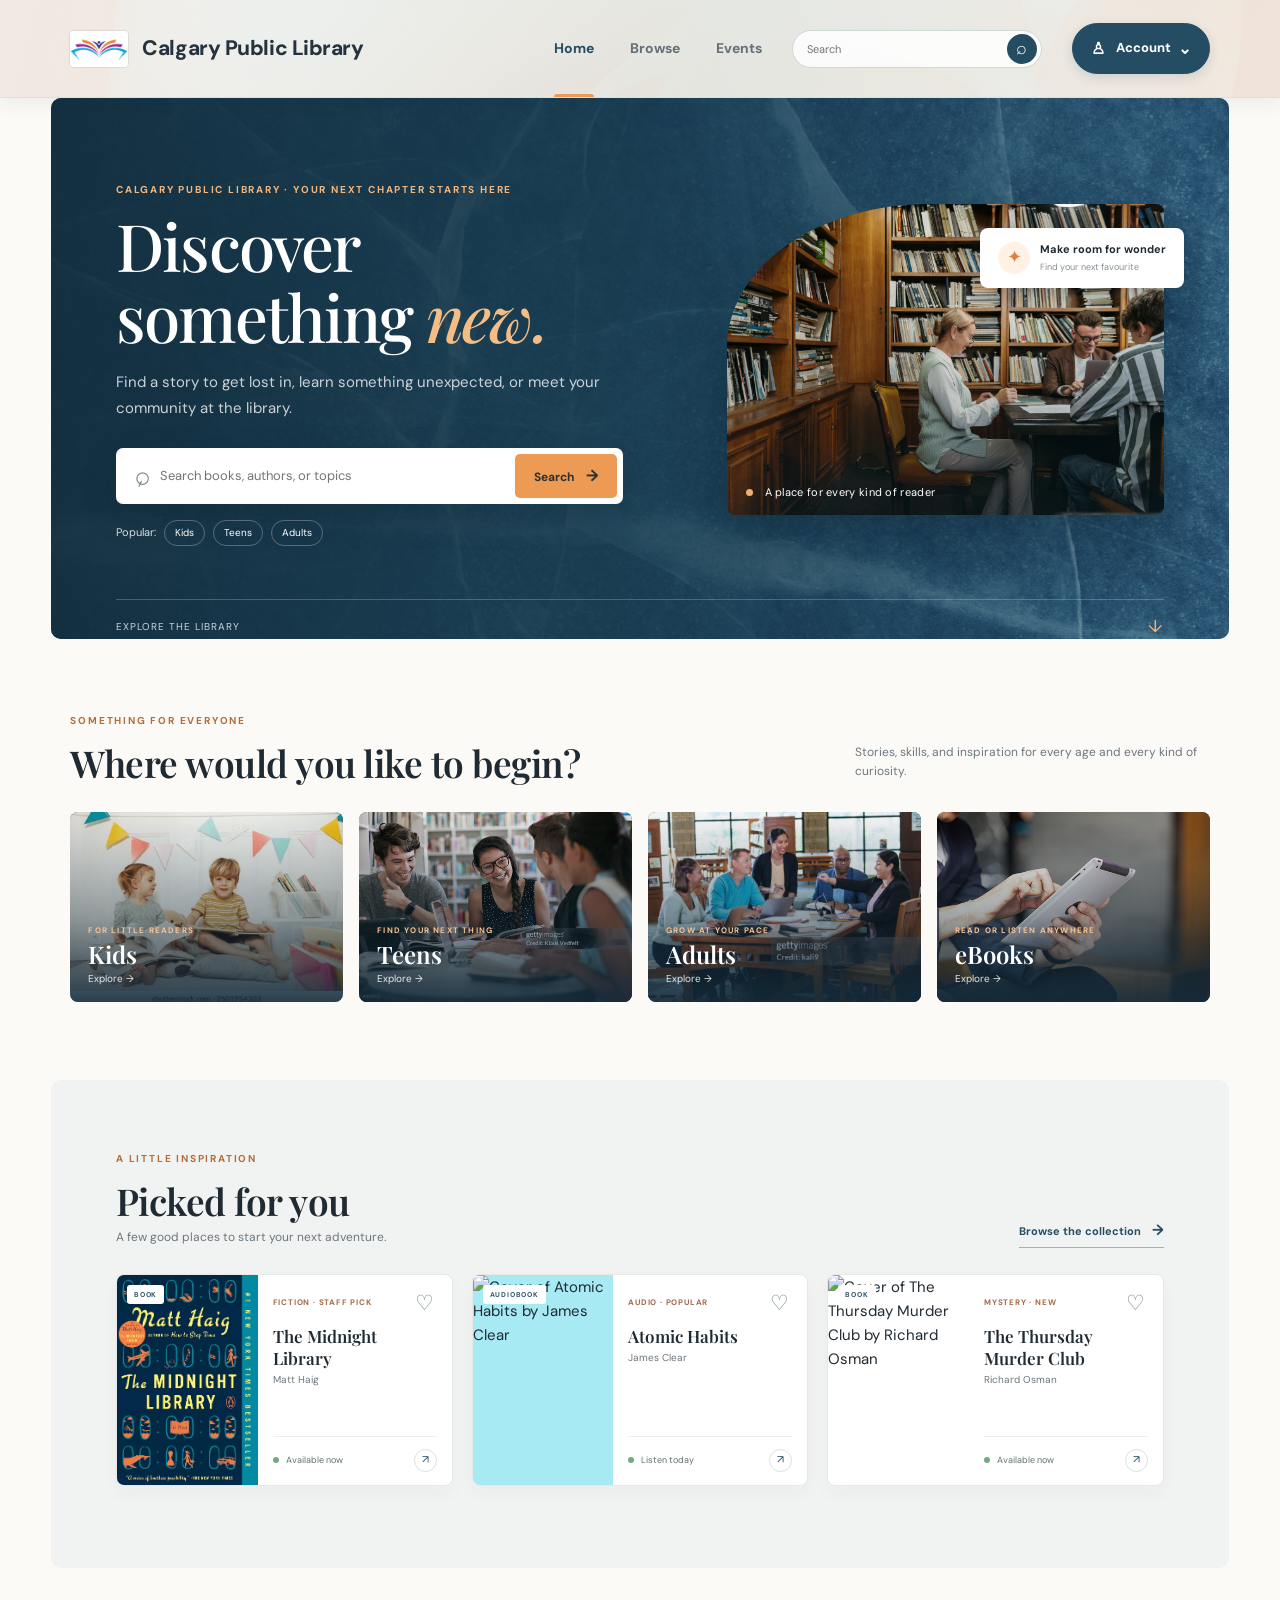
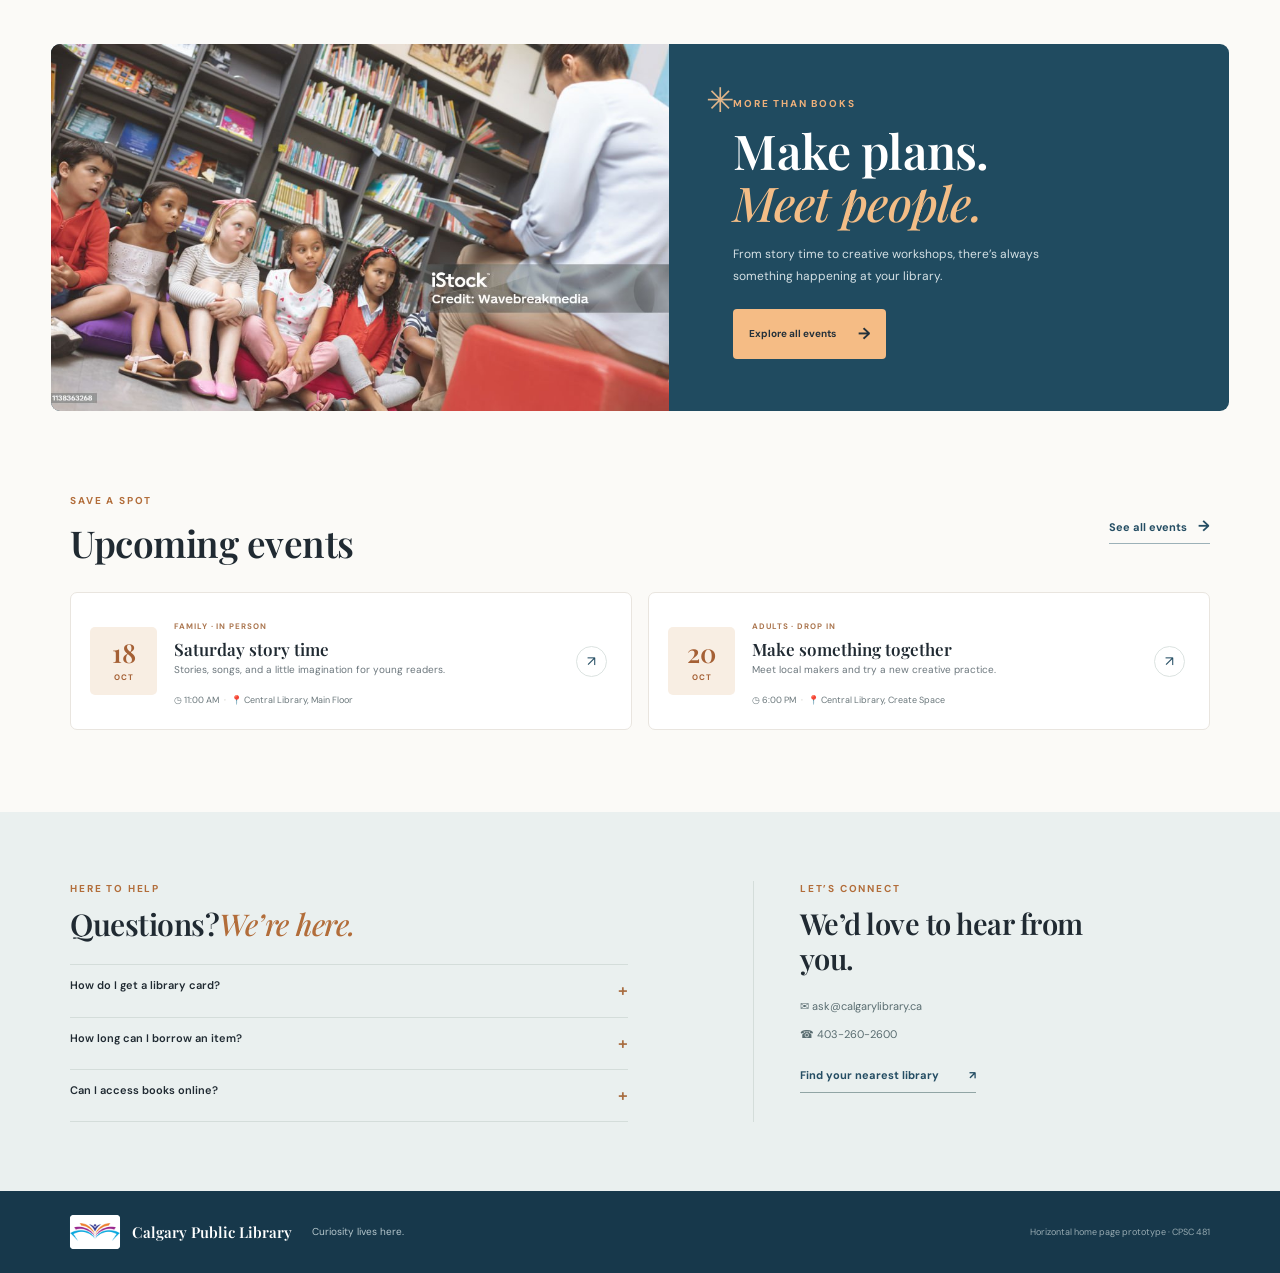
==== commit 672c04d7: "Add files via upload Watermark remove" ====
--- a/index.html
+++ b/index.html
@@ -76,7 +76,7 @@
                     <p>Stories, skills, and inspiration for every age and every kind of curiosity.</p>
                 </div>
                 <div class="category-grid">
-                    <a class="category-card kids" href="#browse"><img class="category-photo" src="images/kids.webp" alt="Children reading together" /><span class="category-shade"></span><span class="category-text"><small>FOR LITTLE READERS</small><strong>Kids</strong><span>Explore →</span></span></a>
+                    <a class="category-card kids" href="#browse"><img class="category-photo" src="images/kids.webp" alt="Children sitting on a library floor reading comic books" /><span class="category-shade"></span><span class="category-text"><small>FOR LITTLE READERS</small><strong>Kids</strong><span>Explore →</span></span></a>
                     <a class="category-card teens" href="#browse"><img class="category-photo" src="images/teens.jpg" alt="Teenagers reading together" /><span class="category-shade"></span><span class="category-text"><small>FIND YOUR NEXT THING</small><strong>Teens</strong><span>Explore →</span></span></a>
                     <a class="category-card adults" href="#browse"><img class="category-photo" src="images/adults.jpg" alt="Adults meeting and learning at a library" /><span class="category-shade"></span><span class="category-text"><small>GROW AT YOUR PACE</small><strong>Adults</strong><span>Explore →</span></span></a>
                     <a class="category-card ebooks" href="#browse"><img class="category-photo" src="images/ebook.jpg" alt="Reading from a digital device" /><span class="category-shade"></span><span class="category-text"><small>READ OR LISTEN ANYWHERE</small><strong>eBooks</strong><span>Explore →</span></span></a>
@@ -113,7 +113,7 @@
                         </article>
                         <article class="book-card">
                             <div class="book-image book-two">
-                                <img class="book-cover-image" src="images/atomic habbit.jpg" alt="Cover of Atomic Habits by James Clear" />
+                                <img class="book-cover-image" src="images/atomic-habits.jpg" alt="Cover of Atomic Habits by James Clear" />
                                 <span class="format-tag">AUDIOBOOK</span>
                             </div>
                             <div class="book-info">
@@ -131,7 +131,7 @@
                         </article>
                         <article class="book-card">
                             <div class="book-image book-three">
-                                <img class="book-cover-image" src="images/thursday_murder.jpg" alt="Cover of The Thursday Murder Club by Richard Osman" />
+                                <img class="book-cover-image" src="images/the-thursday-murder-club.jpg" alt="Cover of The Thursday Murder Club by Richard Osman" />
                                 <span class="format-tag">BOOK</span>
                             </div>
                             <div class="book-info">
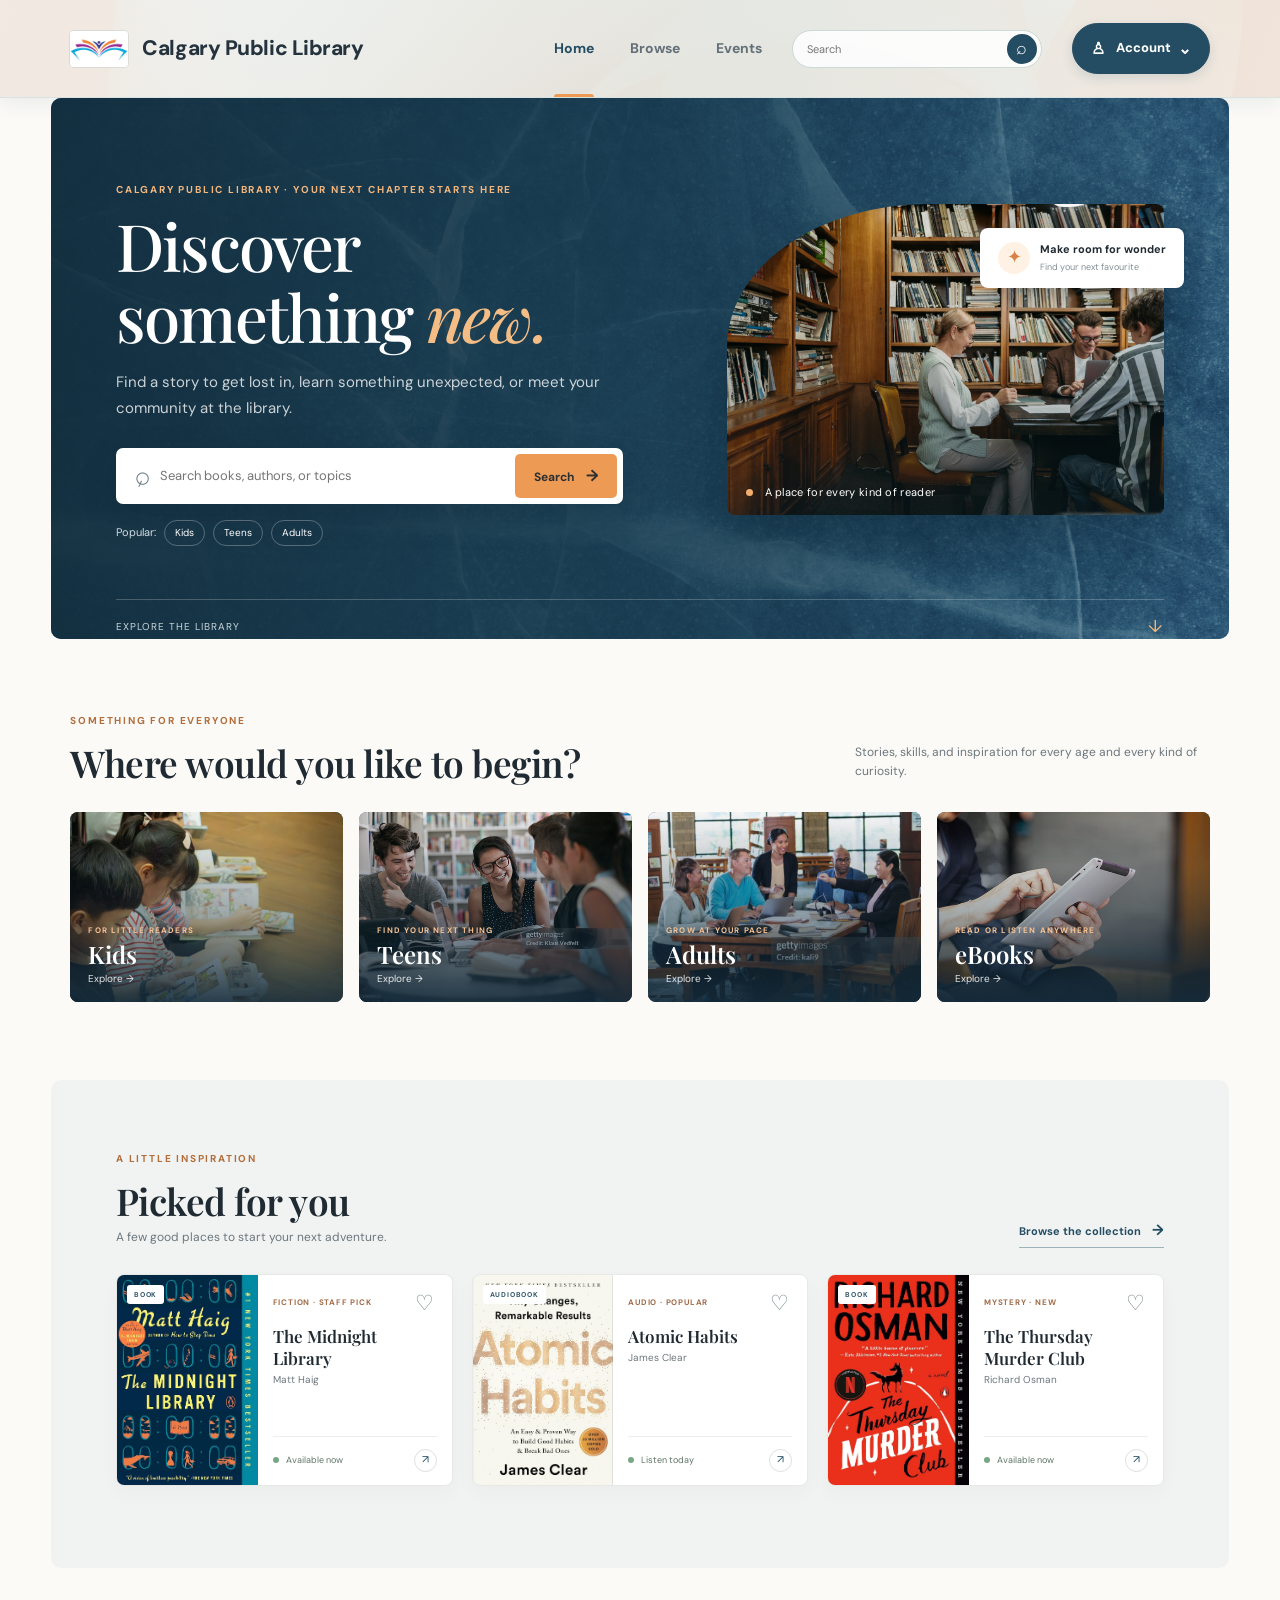
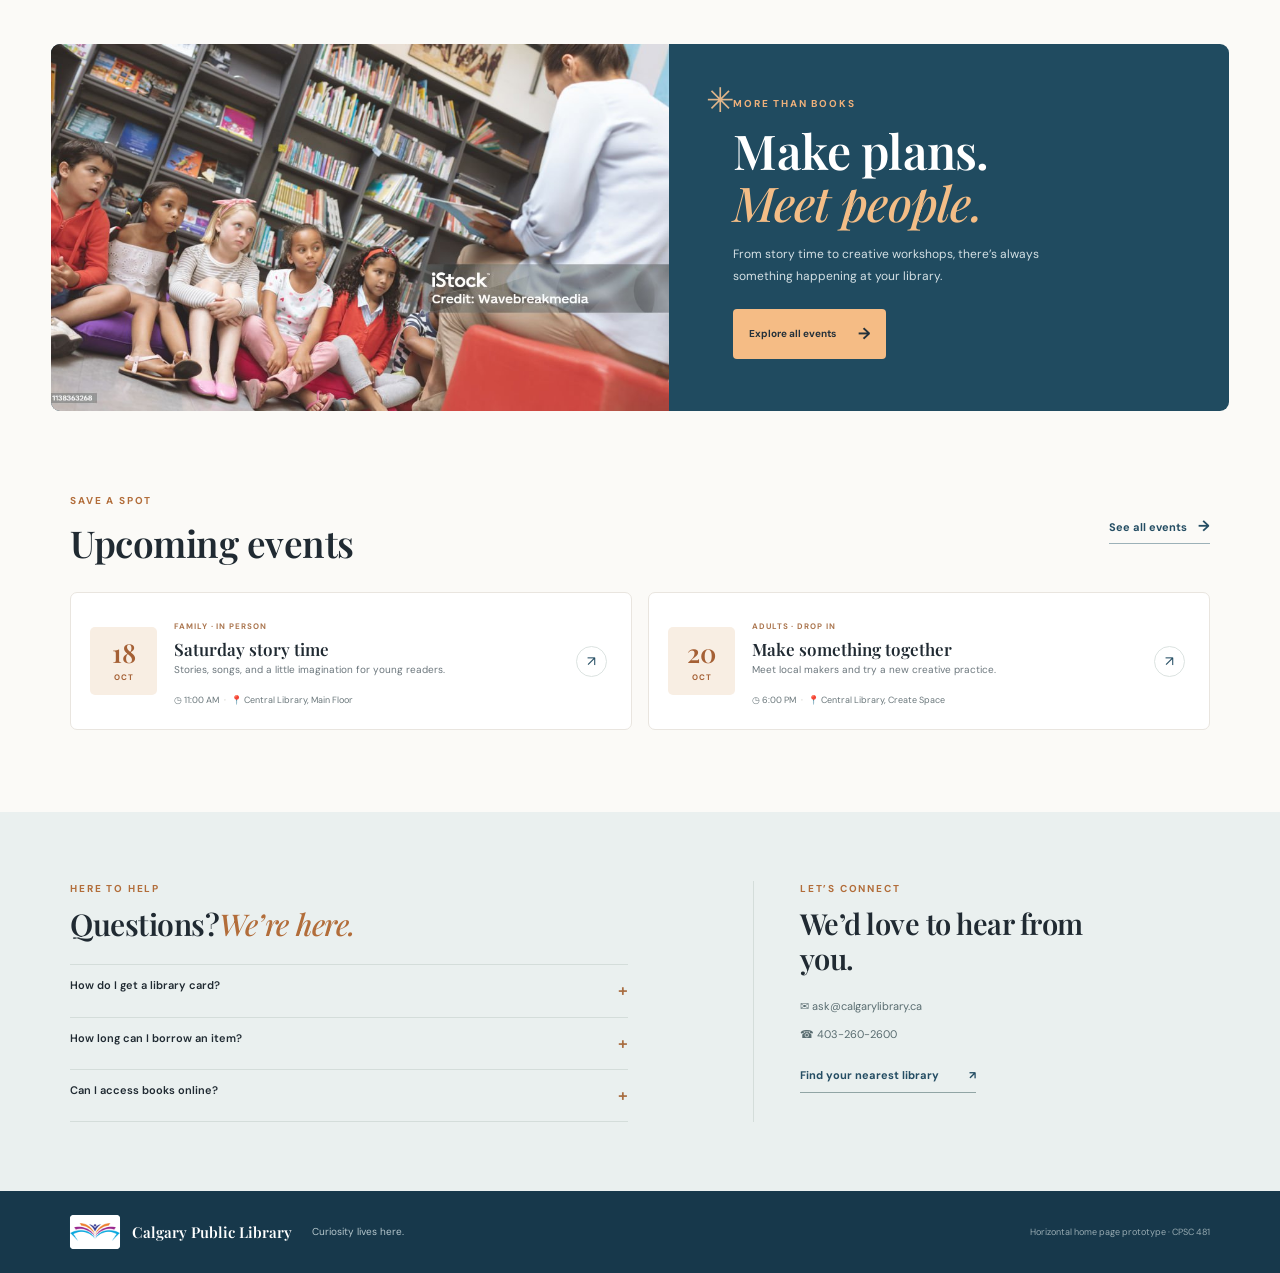
==== commit 3e385ecc: "Add files via upload" ====
--- a/index.html
+++ b/index.html
@@ -113,7 +113,7 @@
                         </article>
                         <article class="book-card">
                             <div class="book-image book-two">
-                                <img class="book-cover-image" src="images/atomic-habits.jpg" alt="Cover of Atomic Habits by James Clear" />
+                                <img class="book-cover-image" src="images/atomic%20habbit.jpg" alt="Cover of Atomic Habits by James Clear" />
                                 <span class="format-tag">AUDIOBOOK</span>
                             </div>
                             <div class="book-info">
@@ -131,7 +131,7 @@
                         </article>
                         <article class="book-card">
                             <div class="book-image book-three">
-                                <img class="book-cover-image" src="images/the-thursday-murder-club.jpg" alt="Cover of The Thursday Murder Club by Richard Osman" />
+                                <img class="book-cover-image" src="images/thursday_murder.jpg" alt="Cover of The Thursday Murder Club by Richard Osman" />
                                 <span class="format-tag">BOOK</span>
                             </div>
                             <div class="book-info">
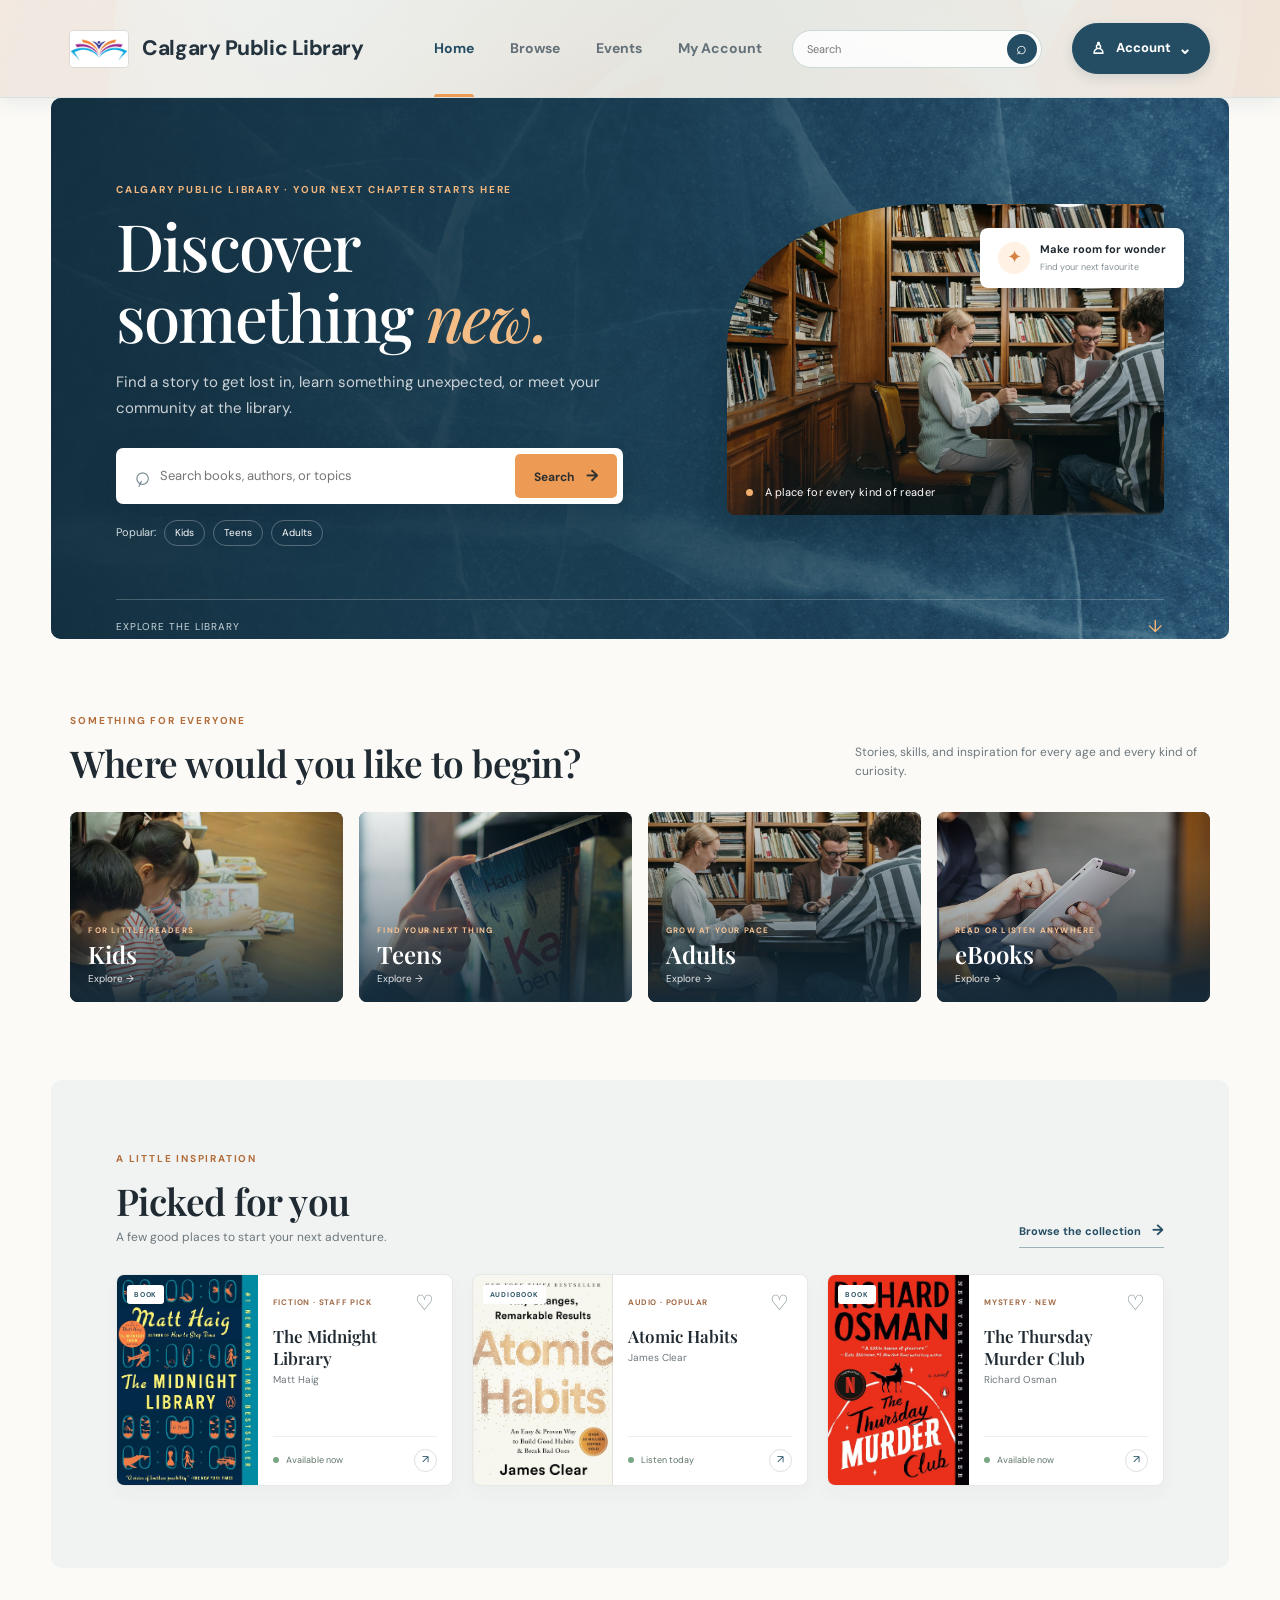
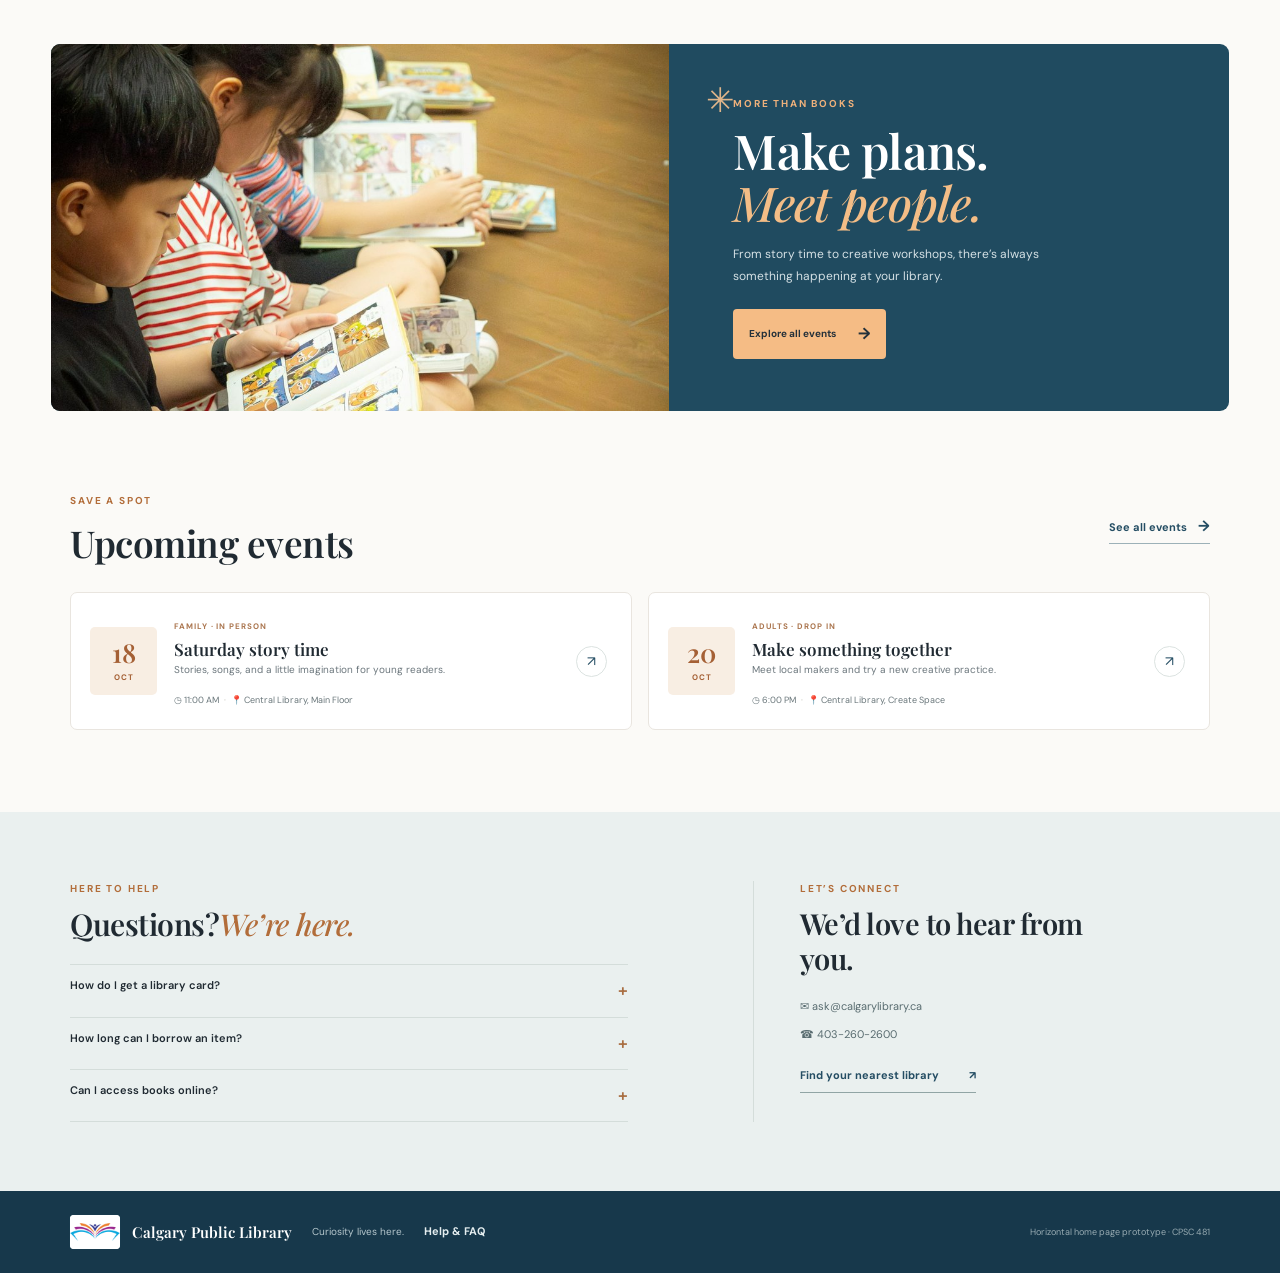
==== commit 65177ba1: "added the heuristic eval suggestions from peer review" ====
--- a/index.html
+++ b/index.html
@@ -14,6 +14,7 @@
                 <a class="active" href="#home">Home</a>
                 <a href="Browse.html">Browse</a>
                 <a href="Events.html">Events</a>
+                <a href="MyAccount.html">My Account</a>
             </nav>
             <form class="nav-search" action="Browse.html" role="search">
                 <label class="visually-hidden" for="nav-search-input">Search the catalogue</label>
@@ -23,8 +24,9 @@
             <details class="account-menu">
             <summary><span class="user-icon" aria-hidden="true">♙</span> Account <span class="account-chevron" aria-hidden="true">⌄</span></summary>
             <div class="account-menu-panel">
-                <a href="Login.html">Sign in</a>
                 <a href="MyAccount.html">My Account</a>
+                <a href="Help.html">Help &amp; FAQ</a>
+                <a href="Login.html">Log out</a>
             </div>
         </details>
         </header>
@@ -77,8 +79,8 @@
                 </div>
                 <div class="category-grid">
                     <a class="category-card kids" href="#browse"><img class="category-photo" src="images/kids.webp" alt="Children sitting on a library floor reading comic books" /><span class="category-shade"></span><span class="category-text"><small>FOR LITTLE READERS</small><strong>Kids</strong><span>Explore →</span></span></a>
-                    <a class="category-card teens" href="#browse"><img class="category-photo" src="images/teens.jpg" alt="Teenagers reading together" /><span class="category-shade"></span><span class="category-text"><small>FIND YOUR NEXT THING</small><strong>Teens</strong><span>Explore →</span></span></a>
-                    <a class="category-card adults" href="#browse"><img class="category-photo" src="images/adults.jpg" alt="Adults meeting and learning at a library" /><span class="category-shade"></span><span class="category-text"><small>GROW AT YOUR PACE</small><strong>Adults</strong><span>Explore →</span></span></a>
+                    <a class="category-card teens" href="#browse"><img class="category-photo" src="images/teens.jpg" alt="A reader pulling a book from a library shelf" /><span class="category-shade"></span><span class="category-text"><small>FIND YOUR NEXT THING</small><strong>Teens</strong><span>Explore →</span></span></a>
+                    <a class="category-card adults" href="#browse"><img class="category-photo" src="images/adults.jpg" alt="Adults working together at a table in a library" /><span class="category-shade"></span><span class="category-text"><small>GROW AT YOUR PACE</small><strong>Adults</strong><span>Explore →</span></span></a>
                     <a class="category-card ebooks" href="#browse"><img class="category-photo" src="images/ebook.jpg" alt="Reading from a digital device" /><span class="category-shade"></span><span class="category-text"><small>READ OR LISTEN ANYWHERE</small><strong>eBooks</strong><span>Explore →</span></span></a>
                 </div>
             </section>
@@ -152,7 +154,7 @@
             </section>
             <section class="event-feature" id="events" aria-labelledby="event-feature-title">
                 <div class="event-feature-image">
-                    <img src="images/events.jpg" alt="Children listening to a story in a library" />
+                    <img src="images/events.jpg" alt="Children sitting on a library floor reading books" />
                 </div>
                 <div class="event-feature-copy">
                     <p class="eyebrow">MORE THAN BOOKS</p>
@@ -230,6 +232,7 @@
         <footer class="site-footer">
             <a class="footer-brand" href="#home"><span class="brand-mark"><img src="images/logo.jpg" alt="" class="brand-logo-image" /></span><span>Calgary Public Library</span></a>
             <span>Curiosity lives here.</span>
+            <a class="footer-help-link" href="Help.html">Help &amp; FAQ</a>
             <small>Horizontal home page prototype · CPSC 481</small>
         </footer>
     <script src="prototype.js" defer></script>
--- a/style.css
+++ b/style.css
@@ -3322,3 +3322,184 @@
         padding: 12px;
     }
 }
+
+/* ------------------------------------------------------------------
+   Heuristic evaluation fixes (T06-4, Group 3)
+   ------------------------------------------------------------------ */
+
+/* Footer help link (heuristic 10) */
+.footer-help-link {
+    color: #e4edef;
+    font-size: 11px;
+    font-weight: 700;
+    text-decoration: none;
+}
+
+.footer-help-link:hover { text-decoration: underline; }
+
+/* Help & FAQ page */
+.help-page { min-height: 100vh; background: #fbfaf7; }
+
+.help-page-banner {
+    padding: 64px 5.5% 56px;
+    background:
+        linear-gradient(105deg, rgba(23, 56, 75, .97), rgba(36, 77, 99, .9)),
+        url('images/back%207.jpg') center / cover no-repeat;
+    color: #fff;
+    text-align: center;
+}
+
+.help-page-banner .eyebrow { margin: 0 0 9px; color: #f1bb8c; font-size: 11px; font-weight: 700; letter-spacing: 1.2px; }
+.help-page-banner h1 { margin: 0; font: 600 clamp(36px, 5vw, 52px) / 1.1 var(--serif); letter-spacing: -.8px; }
+.help-page-banner > p:last-child { margin: 12px 0 0; color: #e2ebee; font-size: 14px; }
+.help-page .faq-block details { font-size: 13px; }
+.help-page .faq-block details p { font-size: 12px; line-height: 1.6; }
+.help-page .faq-block details a { color: var(--blue); font-weight: 700; }
+.help-page .help-topic-title { margin: 30px 0 10px; color: var(--blue-deep); font: 600 22px / 1.2 var(--serif); }
+.help-page .help-topic-title:first-child { margin-top: 0; }
+.help-page .faq-block details:has(+ .help-topic-title) { border-bottom: 1px solid #d4ddda; }
+.help-page .contact-block { align-self: start; }
+
+/* Log in error (heuristic 9) */
+.login-error {
+    display: grid;
+    gap: 4px;
+    margin: 0 0 20px;
+    padding: 12px 14px;
+    border: 1px solid #e7b9a3;
+    border-left: 4px solid #b5533a;
+    border-radius: 6px;
+    background: #fdf1ec;
+    color: #7c3420;
+    font-size: 12px;
+    line-height: 1.5;
+}
+
+.login-error[hidden] { display: none; }
+.login-error strong { font-size: 13px; }
+.login-error .login-text-button { font-size: inherit; text-decoration: underline; }
+.login-form input[aria-invalid="true"] { border-color: #b5533a; }
+.login-prototype-note { margin: 16px 0 0; color: var(--muted); font-size: 11px; text-align: center; }
+
+/* Rating: one row of five stars (heuristic 4) */
+.rating-options { display: block; }
+.rating-star-row { display: flex; gap: 4px; }
+.rating-options label span { display: block; color: #cfd6d7; font-size: 34px; line-height: 1; letter-spacing: 0; transition: transform .15s; }
+.rating-options label.is-filled span,
+.rating-options input:checked + span { color: #e2a04f; }
+.rating-options label:hover span { transform: scale(1.08); }
+.rating-options input:focus-visible + span { outline: 2px solid var(--blue); outline-offset: 2px; border-radius: 3px; }
+.rating-value-label { margin: 8px 0 0; color: var(--blue-deep); font-size: 13px; font-weight: 700; }
+.rating-dialog-actions { display: flex; flex-wrap: wrap; gap: 10px; align-items: center; }
+.rating-dialog-actions [hidden] { display: none; }
+
+/* Your rating on the book details page (heuristic 3) */
+.your-rating {
+    display: flex;
+    align-items: center;
+    gap: 8px;
+    margin: 8px 0 0;
+    color: #344b57;
+    font-size: 12px;
+    font-weight: 700;
+}
+
+.your-rating[hidden] { display: none; }
+.your-rating .detail-stars { font-size: 15px; }
+
+/* Place a Hold: chosen format, digital note and success state (heuristics 1 and 6) */
+.hold-book-format strong { color: var(--blue-deep); }
+.hold-book-format a { color: var(--blue); font-weight: 700; }
+.hold-format-warning { margin: 12px 0 0; color: #9a5b3d; font-size: 12px; font-weight: 700; }
+.hold-format-warning a { color: var(--blue); }
+.confirm-hold-button:disabled { background: #e7e9e8; color: #707b7c; cursor: not-allowed; transform: none; }
+[data-pickup-fields][hidden], [data-hold-form][hidden], .hold-success[hidden], .hold-format-warning[hidden] { display: none; }
+
+.hold-success:focus { outline: none; }
+.hold-success-title { display: flex; align-items: center; gap: 10px; }
+
+.hold-success-icon {
+    display: inline-grid;
+    place-items: center;
+    width: 32px;
+    height: 32px;
+    border-radius: 50%;
+    background: #e3efe6;
+    color: #356c48;
+    font: 700 17px var(--sans);
+}
+
+.hold-success-message { margin: 12px 0 20px; color: #42555d; font-size: 13px; line-height: 1.6; }
+.hold-success-message strong { color: var(--blue-deep); }
+.hold-success-actions { display: flex; flex-wrap: wrap; gap: 10px; }
+.hold-success-actions a { display: inline-flex; align-items: center; min-width: 0; padding: 11px 16px; font-size: 12px; text-decoration: none; }
+
+/* My Account: hold status, My events */
+.hold-status-label.is-waiting { color: #9a6a2e; }
+.account-hold-list, .account-event-list { display: grid; gap: 12px; }
+.account-event-list .event-date { width: 72px; }
+.account-event-list .saved-empty-state a, .account-hold-list .saved-empty-state a { color: var(--blue); font-weight: 700; }
+
+/* Events page: key facts first, fewer cards per row (heuristics 1, 3 and 8) */
+.event-listing-grid { grid-template-columns: repeat(2, minmax(0, 1fr)); gap: 20px; }
+
+.event-tags {
+    display: flex;
+    flex-wrap: wrap;
+    gap: 6px;
+    margin: 0 0 14px;
+    padding: 0;
+    list-style: none;
+}
+
+.event-tag {
+    padding: 5px 9px;
+    border-radius: 999px;
+    background: #edf2f0;
+    color: #31586b;
+    font-size: 11px;
+    font-weight: 700;
+}
+
+.event-tag.is-required { background: #f8e3d4; color: #8a4a22; }
+.event-tag.is-recommended { background: #f8eee3; color: #a56035; }
+.event-tag.is-dropin { background: #e3efe6; color: #356c48; }
+.event-tag.is-full { background: #e7e9e8; color: #5c6669; }
+.event-tag.is-registered { background: #356c48; color: #fff; }
+.event-tag[hidden] { display: none; }
+
+.event-requirements[open] summary { margin-bottom: 4px; }
+.event-dropin-note { margin-top: 16px !important; color: #356c48 !important; font-weight: 700 !important; font-size: 12px !important; }
+.event-card-status:empty { display: none; }
+
+.event-card-status {
+    margin: 16px 0 0 !important;
+    padding: 10px 12px;
+    border-radius: 6px;
+    background: #e3efe6;
+    color: #2f5f3f !important;
+    font-size: 12px !important;
+    font-weight: 700 !important;
+    line-height: 1.5;
+}
+
+.event-card-status a { color: var(--blue); }
+.event-actions { display: flex; flex-wrap: wrap; align-items: center; gap: 14px; }
+.event-actions .text-action[hidden] { display: none; }
+.event-actions .event-register { margin-top: 18px; }
+.event-actions .text-action { margin-top: 18px; }
+.events-page .event-register.is-registered,
+.events-page .event-register:disabled { background: #e3efe6; color: #2f5f3f; cursor: default; transform: none; transition: none; }
+.events-page .event-register:disabled:not(.is-registered) { background: #e7e9e8; color: #707b7c; }
+.event-prototype-note a { color: var(--blue); font-weight: 700; }
+
+.event-confirm-list { display: grid; gap: 8px; margin: 16px 0; padding: 14px 16px; border-radius: 8px; background: #f4f7f5; }
+.event-confirm-list div { display: grid; grid-template-columns: 80px 1fr; gap: 10px; font-size: 13px; }
+.event-confirm-list dt { color: #52636a; font-weight: 700; }
+.event-confirm-list dd { margin: 0; color: var(--blue-deep); font-weight: 700; }
+
+@media (max-width: 600px) {
+    .event-listing-grid { grid-template-columns: 1fr; }
+    .help-page .help-inner { grid-template-columns: 1fr; }
+}
+.login-error.is-info { border-color: #c5d6d9; border-left-color: var(--blue); background: #eef4f5; color: var(--blue-deep); }
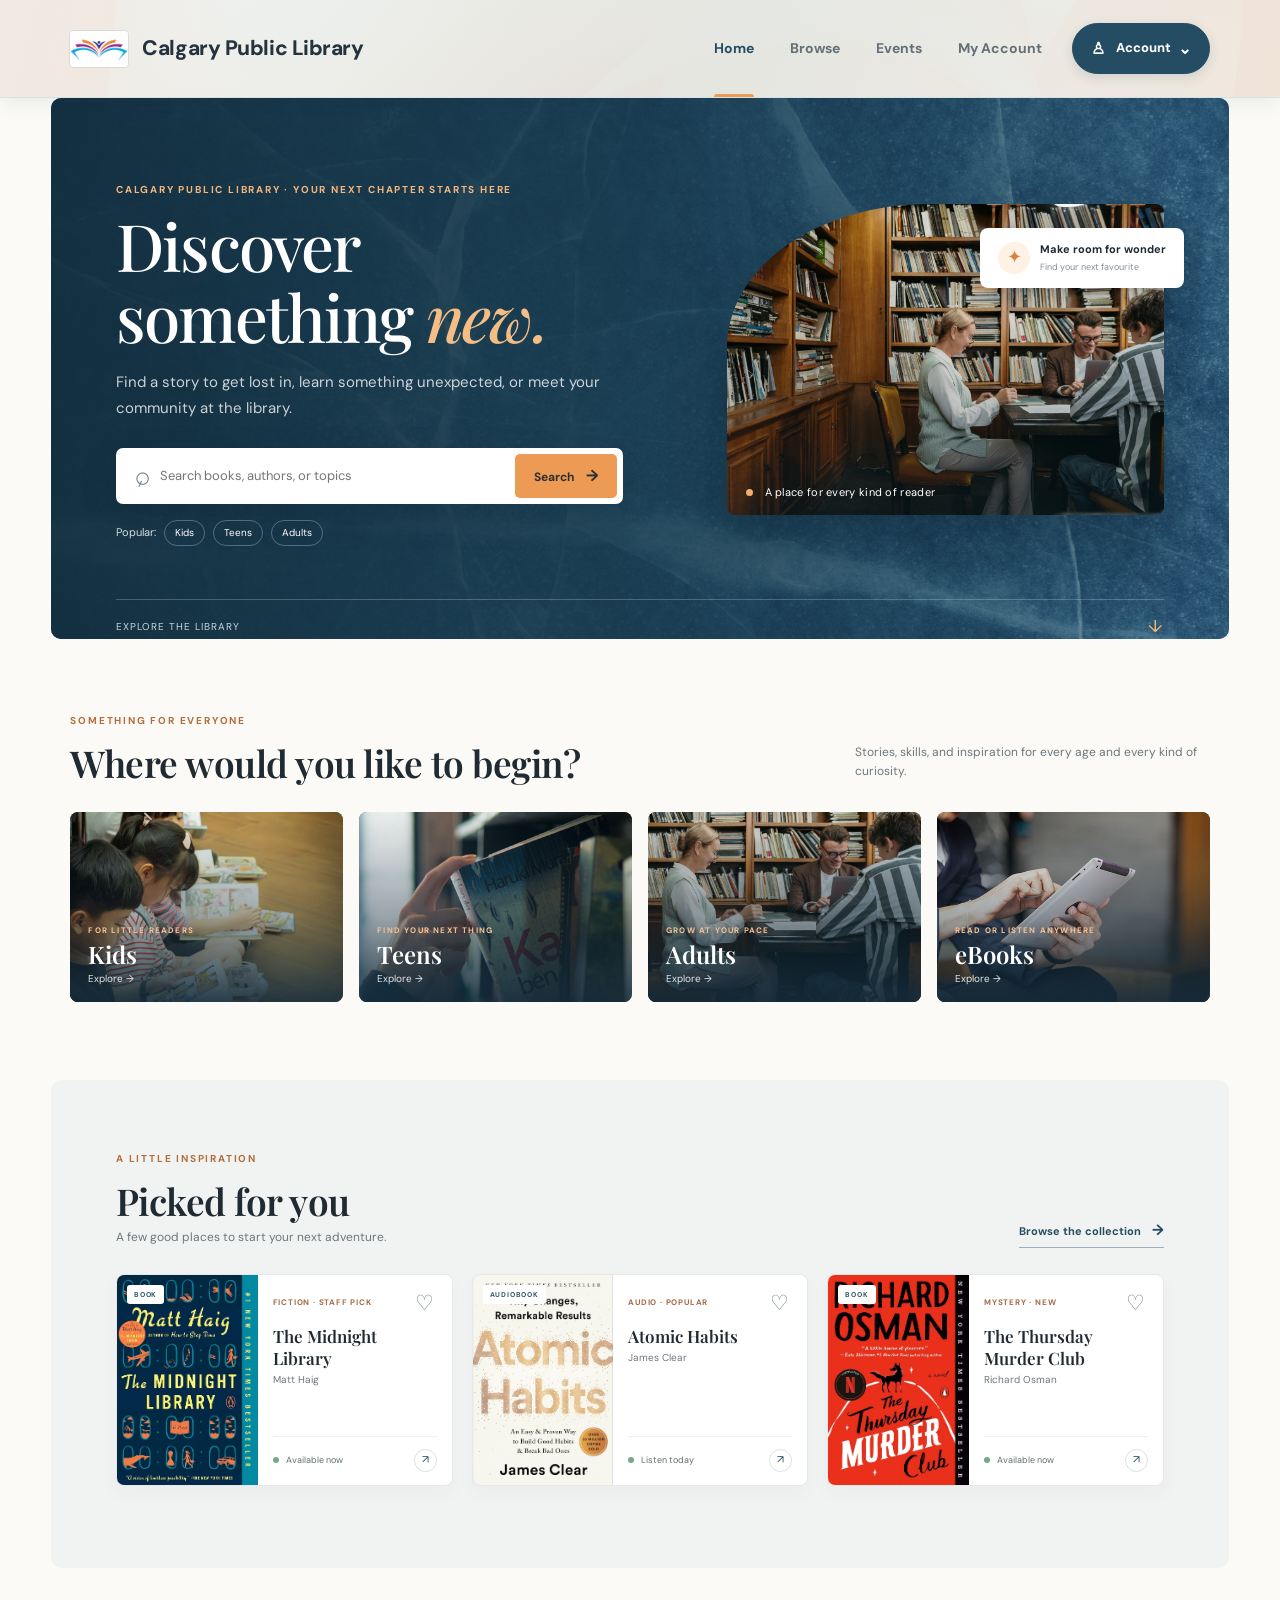
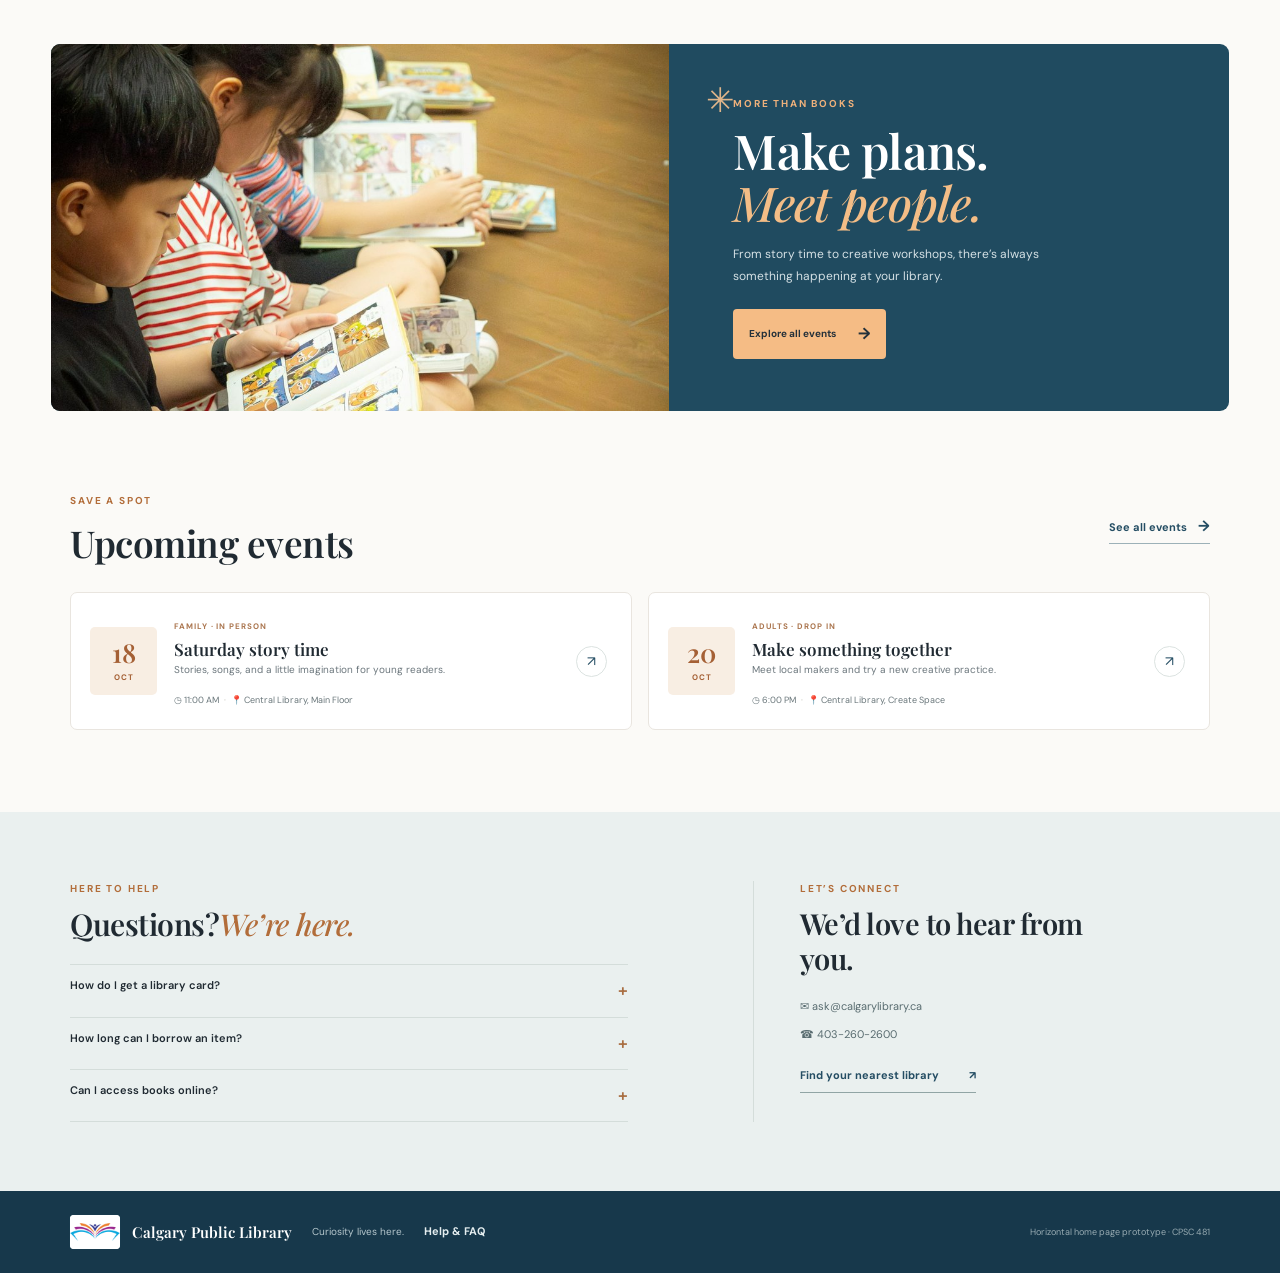
==== commit 93f47914: "Complete library prototype interactions" ====
--- a/index.html
+++ b/index.html
@@ -16,11 +16,6 @@
                 <a href="Events.html">Events</a>
                 <a href="MyAccount.html">My Account</a>
             </nav>
-            <form class="nav-search" action="Browse.html" role="search">
-                <label class="visually-hidden" for="nav-search-input">Search the catalogue</label>
-                <input id="nav-search-input" name="q" type="search" placeholder="Search" />
-                <button type="submit" aria-label="Search the catalogue">⌕</button>
-            </form>
             <details class="account-menu">
             <summary><span class="user-icon" aria-hidden="true">♙</span> Account <span class="account-chevron" aria-hidden="true">⌄</span></summary>
             <div class="account-menu-panel">
@@ -37,17 +32,17 @@
                         <p class="eyebrow">CALGARY PUBLIC LIBRARY · YOUR NEXT CHAPTER STARTS HERE</p>
                         <h1 id="hero-title">Discover something <em>new.</em></h1>
                         <p class="hero-description">Find a story to get lost in, learn something unexpected, or meet your community at the library.</p>
-                        <form class="search-form" action="#browse" role="search">
+                        <form class="search-form" action="Browse.html" role="search">
                             <label class="visually-hidden" for="site-search">Search books, authors, or topics</label>
                             <span class="search-icon" aria-hidden="true">⌕</span>
-                            <input id="site-search" type="search" placeholder="Search books, authors, or topics" />
+                            <input id="site-search" name="q" type="search" placeholder="Search books, authors, or topics" />
                             <button type="submit">Search <span aria-hidden="true">→</span></button>
                         </form>
                         <div class="popular-searches">
                             <span>Popular:</span>
-                            <a href="#browse">Kids</a>
-                            <a href="#browse">Teens</a>
-                            <a href="#browse">Adults</a>
+                            <a href="Browse.html?age=kids">Kids</a>
+                            <a href="Browse.html?age=teens">Teens</a>
+                            <a href="Browse.html?age=adults">Adults</a>
                         </div>
                     </div>
                     <div class="hero-art">
@@ -78,10 +73,10 @@
                     <p>Stories, skills, and inspiration for every age and every kind of curiosity.</p>
                 </div>
                 <div class="category-grid">
-                    <a class="category-card kids" href="#browse"><img class="category-photo" src="images/kids.webp" alt="Children sitting on a library floor reading comic books" /><span class="category-shade"></span><span class="category-text"><small>FOR LITTLE READERS</small><strong>Kids</strong><span>Explore →</span></span></a>
-                    <a class="category-card teens" href="#browse"><img class="category-photo" src="images/teens.jpg" alt="A reader pulling a book from a library shelf" /><span class="category-shade"></span><span class="category-text"><small>FIND YOUR NEXT THING</small><strong>Teens</strong><span>Explore →</span></span></a>
-                    <a class="category-card adults" href="#browse"><img class="category-photo" src="images/adults.jpg" alt="Adults working together at a table in a library" /><span class="category-shade"></span><span class="category-text"><small>GROW AT YOUR PACE</small><strong>Adults</strong><span>Explore →</span></span></a>
-                    <a class="category-card ebooks" href="#browse"><img class="category-photo" src="images/ebook.jpg" alt="Reading from a digital device" /><span class="category-shade"></span><span class="category-text"><small>READ OR LISTEN ANYWHERE</small><strong>eBooks</strong><span>Explore →</span></span></a>
+                    <a class="category-card kids" href="Browse.html?age=kids"><img class="category-photo" src="images/kids.webp" alt="Children sitting on a library floor reading comic books" /><span class="category-shade"></span><span class="category-text"><small>FOR LITTLE READERS</small><strong>Kids</strong><span>Explore →</span></span></a>
+                    <a class="category-card teens" href="Browse.html?age=teens"><img class="category-photo" src="images/teens.jpg" alt="A reader pulling a book from a library shelf" /><span class="category-shade"></span><span class="category-text"><small>FIND YOUR NEXT THING</small><strong>Teens</strong><span>Explore →</span></span></a>
+                    <a class="category-card adults" href="Browse.html?age=adults"><img class="category-photo" src="images/adults.jpg" alt="Adults working together at a table in a library" /><span class="category-shade"></span><span class="category-text"><small>GROW AT YOUR PACE</small><strong>Adults</strong><span>Explore →</span></span></a>
+                    <a class="category-card ebooks" href="Browse.html?format=ebook"><img class="category-photo" src="images/ebook.jpg" alt="Reading from a digital device" /><span class="category-shade"></span><span class="category-text"><small>READ OR LISTEN ANYWHERE</small><strong>eBooks</strong><span>Explore →</span></span></a>
                 </div>
             </section>
             <section class="recommendations" aria-labelledby="recommended-title">
--- a/style.css
+++ b/style.css
@@ -50,7 +50,7 @@
 .site-header {
     min-height: 98px;
     display: grid;
-    grid-template-columns: minmax(260px, 1fr) auto minmax(150px, 250px) auto;
+    grid-template-columns: minmax(260px, 1fr) auto auto;
     align-items: center;
     gap: 30px;
     padding: 0 max(5.5%, calc((100vw - 1320px) / 2));
@@ -134,45 +134,6 @@
     height: 3px;
     background: var(--orange);
     border-radius: 3px 3px 0 0;
-}
-
-.nav-search {
-    display: flex;
-    align-items: center;
-    width: 100%;
-    height: 38px;
-    padding: 3px 4px 3px 12px;
-    border: 1px solid #cbd9d7;
-    border-radius: 999px;
-    background: rgba(255, 255, 255, .86);
-}
-
-.nav-search input {
-    min-width: 0;
-    flex: 1;
-    border: 0;
-    outline: 0;
-    background: transparent;
-    color: var(--ink);
-    font: 11px var(--sans);
-}
-
-.nav-search button {
-    display: grid;
-    place-items: center;
-    width: 30px;
-    height: 30px;
-    padding: 0;
-    border: 0;
-    border-radius: 50%;
-    background: var(--blue);
-    color: #fff;
-    font-size: 18px;
-    cursor: pointer;
-}
-
-.nav-search button:hover {
-    background: var(--blue-deep);
 }
 
 .account-menu {
@@ -1092,7 +1053,7 @@
 @media (max-width: 900px) {
     .site-header {
         min-height: 88px;
-        grid-template-columns: minmax(210px, 1fr) auto minmax(130px, 190px) auto;
+        grid-template-columns: minmax(210px, 1fr) auto auto;
         gap: 14px;
         padding: 0 4%;
     }
@@ -1116,10 +1077,6 @@
     .account-menu summary {
         padding: 10px 12px;
         font-size: 11px;
-    }
-
-    .nav-search {
-        height: 34px;
     }
 
     .hero-inner {
@@ -1205,18 +1162,6 @@
 
     .navigation {
         display: none;
-    }
-
-    .nav-search {
-        grid-column: 1 / -1;
-        grid-row: 2;
-        width: 100%;
-        margin-bottom: 10px;
-    }
-
-    .site-header:has(.nav-search) {
-        min-height: 118px;
-        align-content: center;
     }
 
     .account-menu summary {
@@ -2274,6 +2219,33 @@
 .login-form input:focus {
     border-color: var(--blue);
     outline: 3px solid rgba(36, 77, 99, .13);
+}
+
+.password-input-wrap {
+    position: relative;
+}
+
+.login-form .password-input-wrap input {
+    padding-right: 64px;
+}
+
+.password-visibility-toggle {
+    position: absolute;
+    top: 6px;
+    right: 7px;
+    min-width: 46px;
+    height: 33px;
+    padding: 0 7px;
+    border: 0;
+    border-radius: 4px;
+    background: transparent;
+    color: var(--blue);
+    font: 700 11px var(--sans);
+    cursor: pointer;
+}
+
+.password-visibility-toggle:hover {
+    background: #eef4f5;
 }
 
 .password-label-row {
@@ -3503,3 +3475,72 @@
     .help-page .help-inner { grid-template-columns: 1fr; }
 }
 .login-error.is-info { border-color: #c5d6d9; border-left-color: var(--blue); background: #eef4f5; color: var(--blue-deep); }
+
+/* Browse: age-group and format filtering */
+.catalogue-filter-bar {
+    display: grid;
+    grid-template-columns: repeat(4, minmax(0, 1fr)) auto;
+    align-items: end;
+    gap: 14px;
+    max-width: 900px;
+    margin: 18px 0 28px;
+    padding: 20px;
+    border: 1px solid var(--line);
+    border-radius: 9px;
+    background: #fff;
+}
+
+.catalogue-filter-bar h2 {
+    grid-column: 1 / -1;
+    margin: 0;
+    color: var(--blue-deep);
+    font: 600 20px / 1.2 var(--serif);
+}
+
+.catalogue-filter-bar label { display: grid; gap: 5px; color: #52636a; font-size: 11px; font-weight: 700; }
+.catalogue-filter-bar select { min-height: 42px; padding: 8px 10px; border: 1px solid #cbd7d5; border-radius: 5px; background: #fff; color: var(--ink); font: 12px var(--sans); }
+.catalogue-filter-bar select.is-active { border-color: var(--blue); box-shadow: 0 0 0 1px var(--blue); }
+.catalogue-filter-reset { min-height: 42px; padding: 8px 12px; border: 1px solid #cbd7d5; border-radius: 5px; background: #fff; color: var(--blue); font: 700 11px var(--sans); cursor: pointer; }
+.catalogue-filter-reset:hover { background: #f2f6f4; }
+.catalogue-card[hidden], .catalogue-empty[hidden] { display: none; }
+
+.catalogue-empty {
+    max-width: 900px;
+    padding: 28px;
+    border: 1px dashed #cbd7d5;
+    border-radius: 8px;
+    background: #fff;
+    color: var(--muted);
+    font-size: 13px;
+    text-align: center;
+}
+
+.catalogue-empty strong { display: block; margin-bottom: 4px; color: var(--blue-deep); }
+.item-availability.is-waitlist { color: #9a6a2e; }
+.item-availability.is-waitlist i { background: #e2a04f; }
+
+.generated-cover {
+    display: flex;
+    flex-direction: column;
+    justify-content: space-between;
+    width: 100%;
+    height: 100%;
+    padding: 10px 8px;
+    color: #fff;
+    text-align: left;
+}
+
+.generated-cover strong { font: 600 13px / 1.15 var(--serif); }
+.generated-cover small { font-size: 8px; font-weight: 700; letter-spacing: .4px; opacity: .85; }
+.generated-cover.cover-green { background: linear-gradient(160deg, #4e7659, #2f5040); }
+.generated-cover.cover-orange { background: linear-gradient(160deg, #ed9a55, #b26d3a); }
+.generated-cover.cover-blue { background: linear-gradient(160deg, #244d63, #17384b); }
+
+@media (max-width: 850px) {
+    .catalogue-filter-bar { grid-template-columns: repeat(2, minmax(0, 1fr)); }
+}
+
+@media (max-width: 600px) {
+    .catalogue-filter-bar { grid-template-columns: 1fr; }
+    .catalogue-filter-bar h2 { grid-column: auto; }
+}
